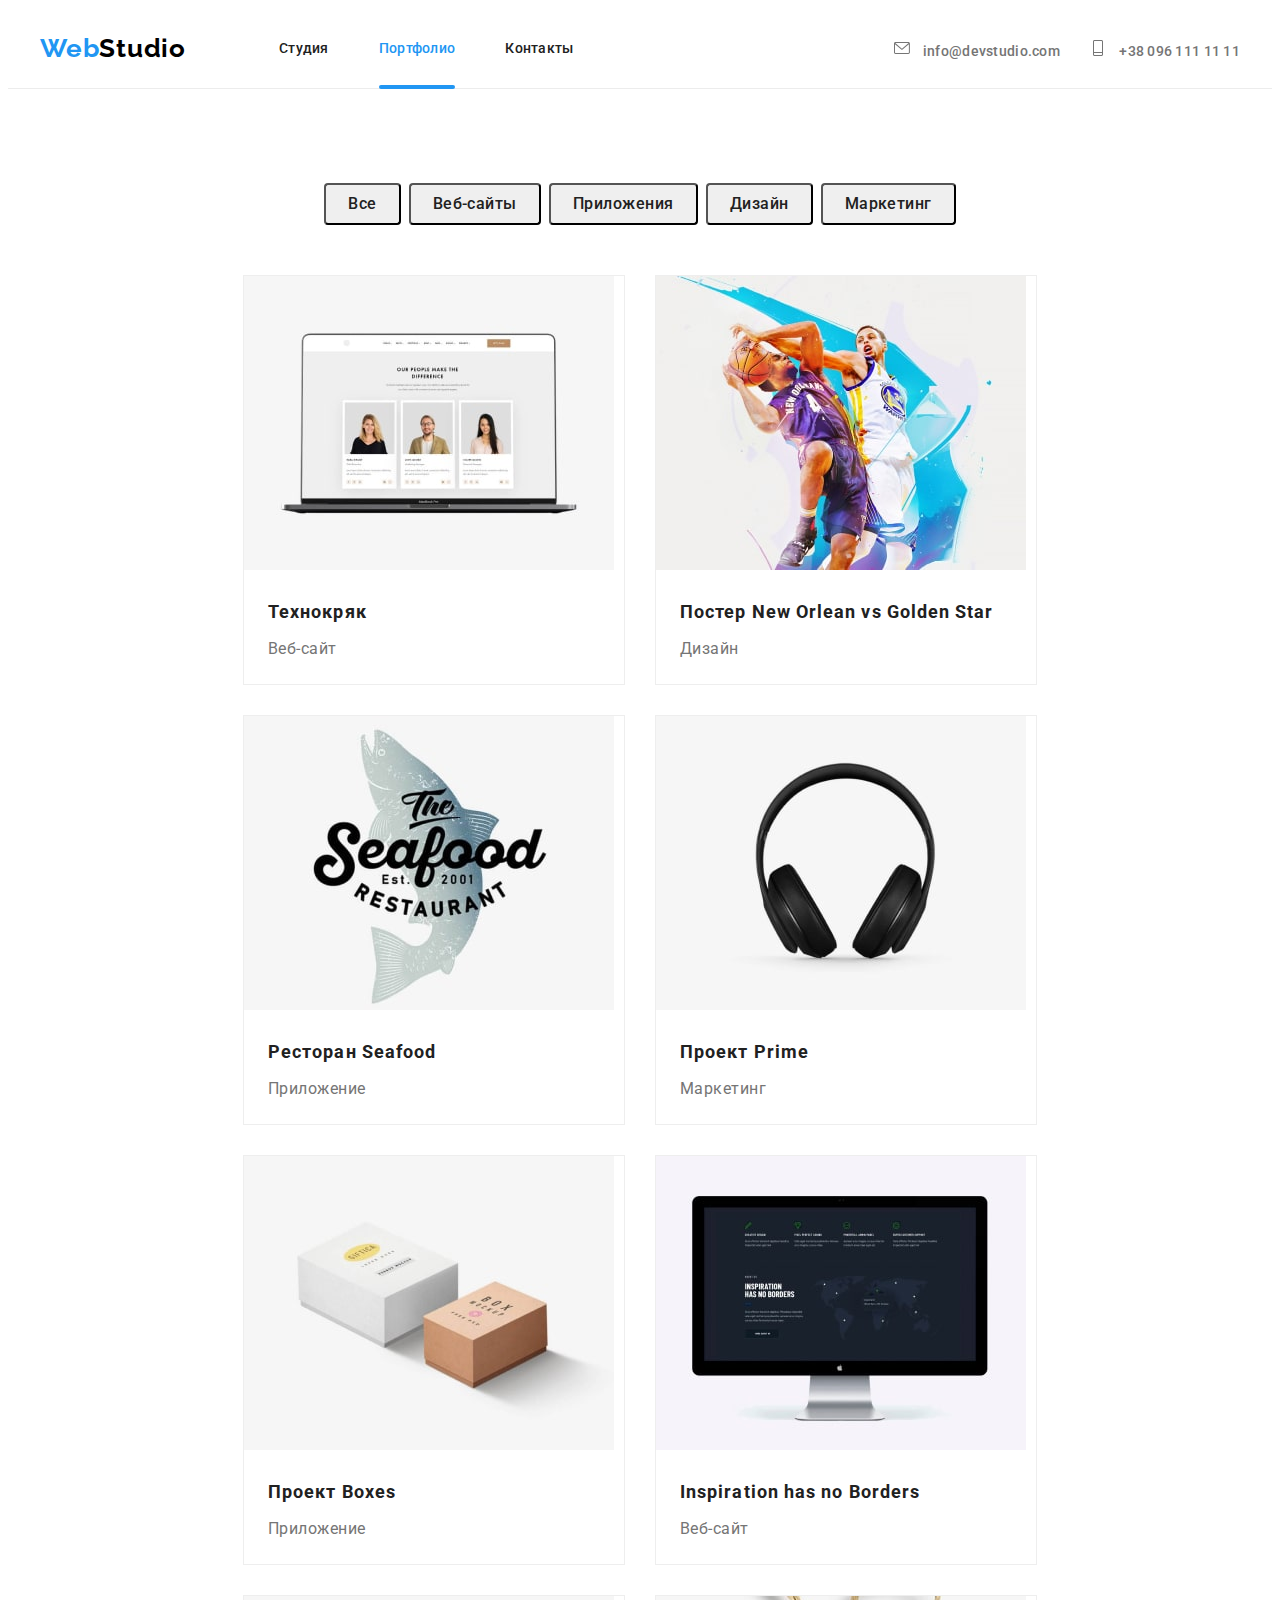
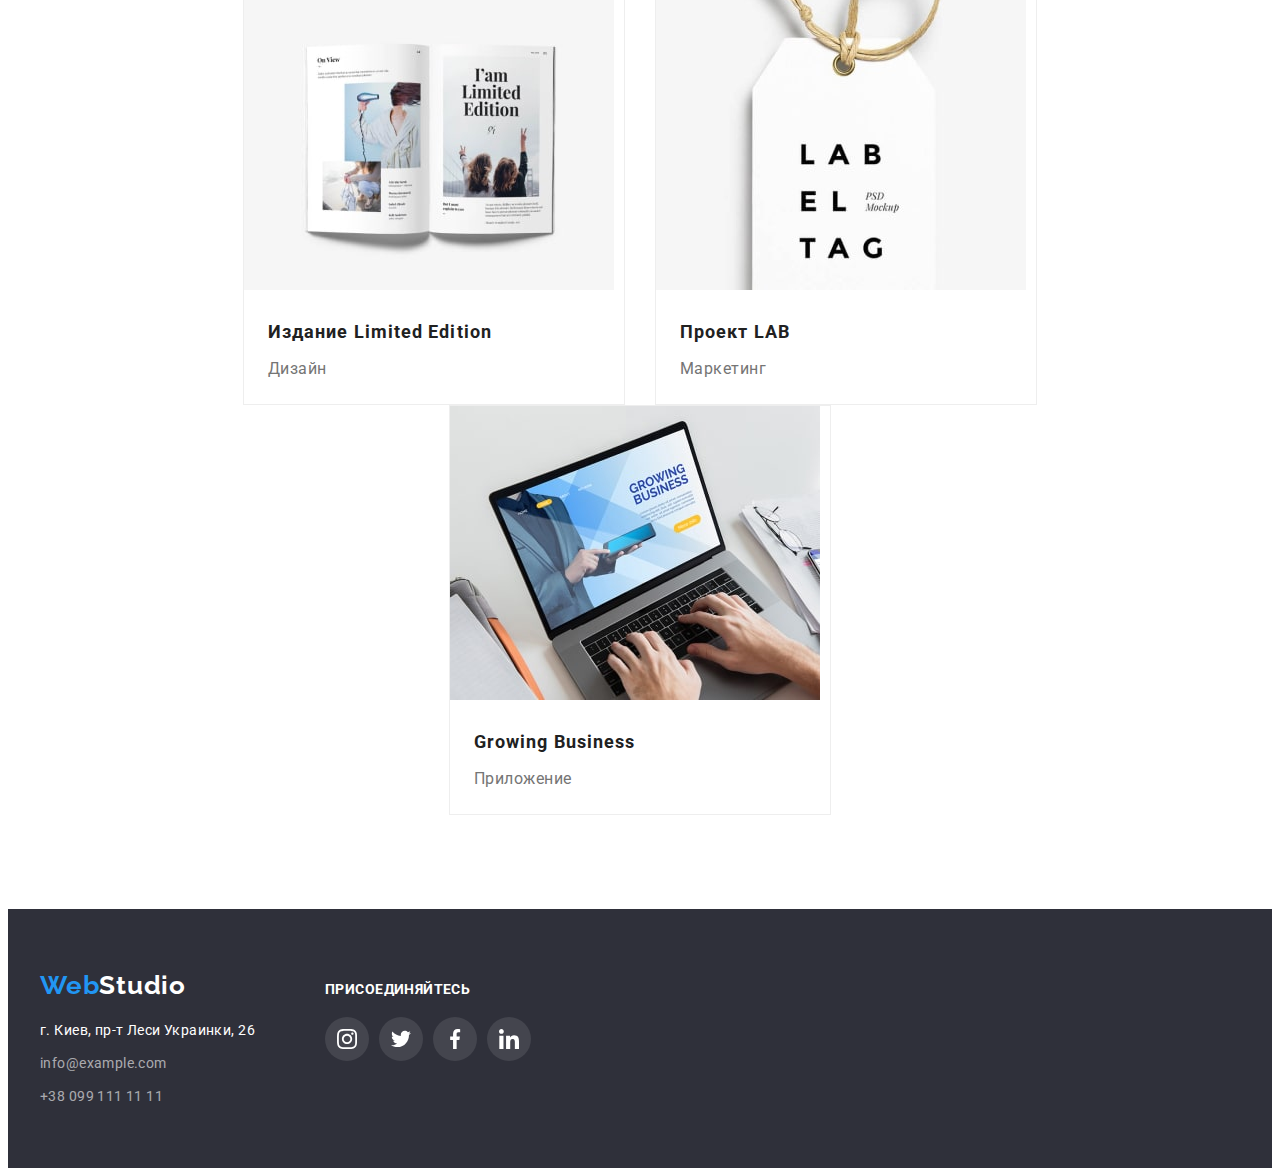
==== portfolio.html @ 2f9fe4c1 "FIRST comit" ====
<!DOCTYPE html>
<html lang="ru">
<head>
    <meta charset="UTF-8">
    <meta http-equiv="X-UA-Compatible" content="IE=edge">
    <meta name="viewport" content="width=device-width, initial-scale=1.0">
    <title>Document</title>
    <link rel="preconnect" href="https://fonts.googleapis.com">
    <link rel="preconnect" href="https://fonts.gstatic.com" crossorigin>
    <link href="https://fonts.googleapis.com/css2?family=Raleway:wght@700&family=Roboto:wght@400;500;700;900&display=swap"
        rel="stylesheet">
    <link rel="stylesheet" href="https://cdnjs.cloudflare.com/ajax/libs/modern-normalize/1.1.0/modern-normalize.min.css"
    integrity="sha512-wpPYUAdjBVSE4KJnH1VR1HeZfpl1ub8YT/NKx4PuQ5NmX2tKuGu6U/JRp5y+Y8XG2tV+wKQpNHVUX03MfMFn9Q=="
    crossorigin="anonymous" referrerpolicy="no-referrer" /> 
    <link rel="stylesheet" href="./css/slyles.css"/>
</head>
<body>
    <!--Заголовок-->
    <header class="header">
        <div class="conteiner header-conteiner">
            <nav class="navigation">
                <a class="link-logo" href=""> <span class="text-web">Web</span>Studio </a>
                <ul class="header-list">
                    <li class="header-item"><a class="header-link " href="index.html"> Студия </a> </li>
                    <li class="header-item"><a class="header-link current" href="portfolio.html"> Портфолио</a></li>
                    <li class="header-item"><a class="header-link" href=""> Контакты</a></li>
                </ul>
            </nav>
            <ul class="header-list-contact">
                <li class="header-item-contacts"><a class="header-link-contacts" href="mailto:info@devstudio.com ">
                        <svg class="icon-letter" width="16" height="16">
                            <use href="images/icons.svg#icon-envelope-1"></use>
                        </svg>
                        info@devstudio.com </a></li>
                <li class="header-item-contacts"><a class="header-link-contacts" href="tel:+380961111111"><svg
                            class="icon-smartphone" width="16" height="16">
                            <use href="images/icons.svg#icon-smartphone-1"></use>
                        </svg> +38 096 111 11 11</a>
                </li>
            </ul>
        </div>
    </header>
    <!--Главная-->
    <main>
        <!--HIRO-->
        <section class="hiro-p">
            <h1 class="visually-hidden" >портфолио</h1>
            <div class="conteiner btn-conteiner">
            <ul class="hiro-p-list">
                <li class="hiro-p-item"><button class="hiro-p-button" type="button">Все</button></li>
                <li class="hiro-p-item"><button class="hiro-p-button" type="button">Веб-сайты</button></li>
                <li class="hiro-p-item"><button class="hiro-p-button" type="button">Приложения</button></li>
                <li class="hiro-p-item"><button class="hiro-p-button" type="button">Дизайн</button></li>
                <li class="hiro-p-item"><button class="hiro-p-button" type="button">Маркетинг</button></li>
            </ul>
            </div>
            <h2 class="visually-hidden">проекты</h2>
            <div class="conteiner">
            <ul class="project-list" >
                <li class="project-items">
                    <div class="project-wrap">
                        <a href="" class="project-link">
                        <img src="./images/imgP1-min.jpg" alt="Технокряк" width="370" height="294" >
                        <p class="project-top-text">Технокряк это современная площадка распространения коронавируса. Компании используют эту платформу для цифрового
                    шпионажа и атак на защищённые сервера конкурентов.</p>
                    </div>
                    <div class="project-lines">
                        <h3 class="project-title">Технокряк</h3>
                        <p class="project-text">Веб-сайт</p>
                    </div>
                    </a>
                </li>
                <li class="project-items">
                    <div class="project-wrap">
                    <a href="" class="project-link">
                    <img src="./images/imgP2-min.jpg" alt="Постер New Orlean " width="370" height="294">
                    <p class="project-top-text">Технокряк это современная площадка распространения коронавируса. Компании используют эту платформу для цифрового
                    шпионажа и атак на защищённые сервера конкурентов.</p>
                    </div> 
                    <div class="project-lines">
                    <h3 class="project-title">Постер New Orlean vs Golden Star</h3>
                    <p class="project-text">Дизайн</p>
                    </div>
                    </a>
                </li>
                <li class="project-items">
                    <div class="project-wrap">
                    <a href="" class="project-link">
                    <img src="./images/imgP3-min.jpg" alt="Ресторан" width="370" height="294">
                    <p class="project-top-text">Технокряк это современная площадка распространения коронавируса. Компании используют эту платформу для цифрового
                    шпионажа и атак на защищённые сервера конкурентов.</p></div>
                    <div class="project-lines">
                    <h3 class="project-title">Ресторан Seafood</h3>
                    <p class="project-text">Приложение</p>
                    </div>
                    </a>
                </li>
                <li class="project-items">
                    <div class="project-wrap">
                    <a href="" class="project-link">
                    <img src="./images/imgP4-min.jpg" alt="Prime" width="370" height="294">
                    <p class="project-top-text">Технокряк это современная площадка распространения коронавируса. Компании используют эту платформу для цифрового
                    шпионажа и атак на защищённые сервера конкурентов.</p></div>
                    <div class="project-lines">
                    <h3 class="project-title">Проект Prime</h3>
                    <p class="project-text">Маркетинг</p>
                    </div>
                    </a>
                </li>
                <li class="project-items">
                    <div class="project-wrap">
                    <a href="" class="project-link">
                    <img src="./images/imgP5-min.jpg" alt="Boxes" width="370" height="294">
                    <p class="project-top-text">Технокряк это современная площадка распространения коронавируса. Компании используют эту платформу для цифрового
                    шпионажа и атак на защищённые сервера конкурентов.</p></div>
                    <div class="project-lines">
                    <h3 class="project-title">Проект Boxes</h3>
                    <p class="project-text">Приложение</p>
                    </div>
                    </a>
                </li>
                <li class="project-items">
                    <div class="project-wrap">
                    <a href="" class="project-link">
                    <img src="./images/imgP6-min.jpg" alt="У вдохновения нет границ" width="370" height="294">
                    <p class="project-top-text">Технокряк это современная площадка распространения коронавируса. Компании используют эту платформу для цифрового
                    шпионажа и атак на защищённые сервера конкурентов.</p></div>
                    <div class="project-lines">
                    <h3 class="project-title">Inspiration has no Borders</h3>
                    <p class="project-text">Веб-сайт</p>
                    </div></a>
                </li>
                <li class="project-items">
                    <div class="project-wrap">
                    <a href="" class="project-link">
                    <img src="./images/imgP7-min.jpg" alt="Limited Edition" width="370" height="294">
                    <p class="project-top-text">Технокряк это современная площадка распространения коронавируса. Компании используют эту платформу для цифрового
                    шпионажа и атак на защищённые сервера конкурентов.</p></div>
                    <div class="project-lines">
                    <h3 class="project-title">Издание Limited Edition</h3>
                    <p class="project-text">Дизайн</p>
                    </div></a>
                </li>
                <li class="project-items">
                    <div class="project-wrap">
                    <a href="" class="project-link">
                    <img src="./images/imgP8-min.jpg" alt="LAB" width="370" height="294">
                    <p class="project-top-text">Технокряк это современная площадка распространения коронавируса. Компании используют эту платформу для цифрового
                    шпионажа и атак на защищённые сервера конкурентов.</p></div>
                    <div class="project-lines">
                    <h3 class="project-title">Проект LAB</h3>
                    <p class="project-text">Маркетинг</p>
                    </div>
                    </a>
                </li>
                <li class="project-items">
                    <div class="project-wrap">
                    <a href="" class="project-link">
                    <img src="./images/imgP9-min.jpg" alt="Growing " width="370" height="294">
                    <p class="project-top-text">Технокряк это современная площадка распространения коронавируса. Компании используют эту платформу для цифрового
                    шпионажа и атак на защищённые сервера конкурентов.</p></div>
                    <div class="project-lines">
                        <h3 class="project-title">Growing Business</h3>
                        <p class="project-text">Приложение</p>
                    </div>
                    </a>
                </li> 
            </ul>
            </div>
        </section>
        
    </main>
    <!--Подвал-->
    <footer class="footer">
        <div class="conteiner footer-conteiner">
            <div>
                <a class="footer-logo-link" href=""> <span class="web-text">Web</span>Studio </a>
                <address class="footer-address">
                    <ul class="footter-list">
                        <li class="footer-item">
                            <p class="footer-text"> г. Киев, пр-т Леси Украинки, 26 </p>
                        <li class="footer-item"> <a class="footer-link-contact" href="mailto:info@example.com ">
                                info@example.com </a></li>
                        <li class="footer-item"> <a class="footer-link-contact" href="tel:+380991111111 "> +38 099 111 11
                                11</a> </li>
                    </ul>
                </address>
            </div>
            <div class="footer-social-link">
                <p class=" footer-text-last">присоединяйтесь</p>
                <ul class="footer-soc-links">
                    <li class="footer-soc-links-item">
                        <a class="footerlinks" href="">
                            <svg class="footersoc-links-icon">
                                <use href="images/icons.svg#icon-instagram-2-1"></use>
                            </svg>
                        </a>
                    </li>
                    <li class="footer-soc-links-item">
                        <a class="footerlinks" href="">
                            <svg class="footersoc-links-icon">
                                <use href="images/icons.svg#icon-twitter-1-1"></use>
                            </svg>
                        </a>
                    </li>
                    <li class="footer-soc-links-item">
                        <a class="footerlinks" href="">
                            <svg class="footersoc-links-icon">
                                <use href="images/icons.svg#icon-facebook-1-1"></use>
                            </svg>
                        </a>
                    </li>
                    <li class="footer-soc-links-item">
                        <a class="footerlinks" href="">
                            <svg class="footersoc-links-icon">
                                <use href="images/icons.svg#icon-linkedin-1-1"></use>
                            </svg>
                        </a>
                    </li>
                </ul>
            </div>
        </div>
    </footer>
</body>
</html>
---- css/slyles.css ----
:root {
  --first-title-color: #212121;
  --title-color-text: #757575;
  --link-color: #2196f3;
  --main-white-color: #ffffff;
}
body {
  font-family: Roboto;
  color: #757575;
}
p,
h1,
h2,
h3,
h4,
h5,
h6 {
  margin: 0;
}
ul {
  list-style: none;
  margin: 0;
  padding: 0;
}
a {
  text-decoration: none;
}
.conteiner {
  width: 1200px;
  padding-left: 15px;
  padding-right: 15px;
  margin: 0 auto;
  /* outline: 2px solid red; */
}
.header-conteiner {
  display: flex;
  align-items: center;
}

.footer-conteiner {
  /* align-items: center; */
  display: flex;
  align-items: baseline;
}

.visually-hidden {
  position: absolute;
  white-space: nowrap;
  width: 1px;
  height: 1px;
  overflow: hidden;
  border: 0;
  padding: 0;
  clip: rect(0 0 0 0);
  clip-path: inset(50%);
  margin: -1px;
}
/*----------------- Header-----------------------*/
.header {
  border-bottom: 1px solid #ececec;
}
.navigation {
  display: flex;
  align-items: center;
}
.text-web {
  font-family: 'Raleway', sans-serif;
  font-weight: bold;
  font-size: 26px;
  line-height: calc(31 / 26);
  letter-spacing: 0.03em;
  color: var(--link-color);
  margin: 0 auto;
}
.link-logo {
  font-family: 'Raleway', sans-serif;
  font-weight: bold;
  font-size: 26px;
  line-height: calc(31 / 26);
  letter-spacing: 0.03em;
  color: #000000;
  padding-top: 25px;
  padding-bottom: 24px;
  padding-left: 0;
  margin: 0 auto;
}
.header-list {
  display: flex;
  padding-left: 93px;

  padding-right: 100px;
  margin: 0 auto;
}
.header-item {
  font-weight: 500;
  font-size: 14px;
  line-height: 16px;
  letter-spacing: 0.02em;
}
.header-item + .header-item {
  margin-left: 50px;
}

.header-list-contact {
  display: flex;
  margin-left: auto;
}
.header-item-contacts {
  height: 16px;
  justify-content: space-between;
  padding-left: 30px;
}

.header-link {
  font-weight: 500;
  font-size: 14px;
  line-height: calc(16 / 14);
  letter-spacing: 0.02em;
  color: var(--first-title-color);
  padding-top: 32px;
  padding-bottom: 32px;
  transition: 250ms cubic-bezier(0.4, 0, 0.2, 1);
}
.header-link:hover,
.header-link:focus {
  color: var(--link-color);
}

.current {
  position: relative;
  color: var(--link-color);
}

.current::after {
  content: '';
  width: 100%;
  height: 4px;
  position: absolute;
  left: 0px;
  border-radius: 2px;
  bottom: -1px;
  background-color: var(--link-color);
}

.header-link-contacts {
  font-weight: 500;
  font-size: 14px;
  line-height: calc(16 / 14);
  letter-spacing: 0.02em;
  color: var(--title-color-text);
  padding-top: 32px;
  padding-bottom: 32px;
  transition: 550ms cubic-bezier(0.4, 0, 0.2, 1);
}

.icon-letter {
  margin-right: 10px;
  fill: var(--title-color-text);
}
.icon-letter {
  fill: currentColor;
}

.header-link-contacts:hover,
.header-link-contacts:focus {
  color: var(--link-color);
}

.icon-smartphone {
  margin-right: 10px;
  fill: currentColor;
}
/*--------------STUDIO-Hiro-----------------*/
.hiro-s {
  max-width: 1600px;
  margin-left: auto;
  margin-right: auto;
  padding-top: 200px;
  padding-bottom: 200px;
  background-image: linear-gradient(to right, rgba(47, 48, 58, 0.4), rgba(47, 48, 58, 0.4)),
    url('../images/HiroS.jpg');
}

.hiro-title-s {
  font-weight: 900;
  font-size: 44px;
  line-height: calc(60 / 44);
  text-align: center;
  letter-spacing: 0.06em;
  text-transform: uppercase;
  color: var(--main-white-color);
  margin: 0 auto;
  padding-bottom: 30px;
}

.hiro-button-s {
  font-family: Roboto;
  font-style: normal;
  font-weight: bold;
  font-size: 16px;
  line-height: calc(30 / 16);
  display: flex;
  align-items: center;
  text-align: center;
  letter-spacing: 0.06em;
  color: var(--main-white-color);
  background-color: var(--link-color);
  border: none;
  margin: 0 auto;
  padding-top: 10px;
  padding-bottom: 10px;
  padding-left: 32px;
  padding-right: 32px;
  cursor: pointer;
  box-shadow: 0px 4px 4px rgba(0, 0, 0, 0.15);
  border-radius: 4px;
}

/*-----SDUDIO---advantages-- Приемущества----*/
.advantages {
  padding-top: 94px;
}
.advantages-list {
  display: flex;
  justify-content: center;
}
.advantages-item {
  width: calc((100% - 120px) / 4);
  margin-right: 30px;
}
.advantages-item:nth-child(4n) {
  margin-right: 0px;
}
.advantages-icon {
  display: flex;
  justify-content: center;
  align-items: center;
  background-color: #f5f4fa;
  height: 120px;
  /* outline: 2px solid red; */
}
.antena-icon {
  width: 70px;
  height: 70px;
  /* outline: 2px solid red; */
}
.advantages-title {
  font-weight: bold;
  font-size: 14px;
  line-height: calc(16 / 14);
  letter-spacing: 0.03em;
  text-transform: uppercase;
  color: #212121;
  padding-top: 30px;
}
.advantages-text {
  font-weight: normal;
  font-size: 14px;
  line-height: calc(24 / 14);
  letter-spacing: 0.03em;
  color: var(--title-color-text);
  padding-top: 10px;
}

/*------- SDUDIO---DO-----*/
.do {
  padding-top: 94px;
  padding-bottom: 94px;
}
.do-title {
  font-weight: bold;
  font-size: 36px;
  line-height: calc(42 / 36);
  text-align: center;
  letter-spacing: 0.03em;
  color: #212121;
  margin-bottom: 50px;
}
.do-list {
  display: flex;
  justify-content: center;
  margin-right: -30px;
}
.do-item {
  width: calc((100% - 90px) / 3);
  margin-right: 30px;
}
.do-item:nth-child(3n) {
}
.thumb-do {
  position: relative;
  margin: 0px;
  /* overflow: hidden; */
  box-shadow: 0px 2px 1px -1px rgba(0, 0, 0, 0.2), 0px 1px 1px 0px rgba(0, 0, 0, 0.14),
    0px 1px 3px 0px rgba(0, 0, 0, 0.12);
}
.thumb-do > .label {
  position: absolute;
  width: 100%;
  bottom: 0;
  margin: 0;
  padding: 27px 82px;
  font-family: Roboto;
  font-style: normal;
  font-weight: bold;
  font-size: 14px;
  line-height: calc(16 / 14);
  text-align: center;
  letter-spacing: 0.03em;
  text-transform: uppercase;
  color: #ffffff;
  background: rgba(47, 48, 58, 0.8);
}

.do-image {
  display: block;
  max-width: 100%;
  height: auto;
}

.label {
  /* font-family: Roboto;
  font-style: normal; */
  font-weight: bold;
  font-size: 14px;
  line-height: 16px;
  text-align: center;
  letter-spacing: 0.03em;
  text-transform: uppercase;
  color: #ffffff;
}

/*--------  SDUDIO-----TEAM-----*/
.team {
  padding-top: 94px;
  padding-bottom: 94px;
  background: #f5f4fa;
}
.team-title {
  font-weight: bold;
  font-size: 36px;
  line-height: calc(42 / 36);
  text-align: center;
  letter-spacing: 0.03em;
  color: #212121;
  margin-bottom: 50px;
}
.team-list {
  display: flex;
  justify-content: center;
  margin-right: -30px;
}
.team-item {
  width: calc((100% - 120px) / 4);
  margin-right: 30px;
  background-color: var(--main-white-color);
  box-shadow: 0px 4px 4px 0px #00000040;
}

.team-item:nth-child(4n) {
}
.team-lines {
  padding-top: 30px;
  padding-bottom: 30px;
  background-color: var(--main-white-color);
}
.team-name {
  font-weight: 500;
  font-size: 16px;
  line-height: calc(19 / 16);
  text-align: center;
  letter-spacing: 0.03em;
  color: #212121;
  padding-bottom: 10px;
}
.team-profi {
  font-weight: normal;
  font-size: 16px;
  line-height: calc(19 / 16);
  text-align: center;
  letter-spacing: 0.03em;
  color: var(--title-color-text);
  padding-bottom: 16px;
}

.social-links {
  display: flex;
  justify-content: space-between;
  /* margin-right: -10px; */
  align-items: center;
  /* outline: 2px solid red; */
  width: 206px;
  height: 44px;
  margin-left: 32px;
  margin-right: 32px;
}

.social-links-item {
  display: flex;
  justify-content: center;
}

.links {
  display: flex;
  justify-content: center;
  align-items: center;
  border-radius: 50%;
  width: 44px;
  height: 44px;
  cursor: pointer;
  fill: #afb1b8;
  /* transition: background-color var(--link-color); */
  transition: 250ms cubic-bezier(0.4, 0, 0.2, 1);
}
.social-links-icon {
  width: 20px;
  height: 20px;
  /* fill: currentColor; */
  /* fill: #afb1b8; */
}
.links:hover,
.links:focus {
  background-color: var(--link-color);
  fill: var(--main-white-color);
}

.links:hover .social-links-icon:hover,
.links:focus .social-links-icon:focus {
  /* fill: var(--main-white-color); */
}
/*---------Постоянные Клиенты ------- Partners-----*/

.partners {
  padding-top: 94px;
  padding-bottom: 94px;
}
.partners-title {
  font-weight: bold;
  font-size: 36px;
  line-height: calc(42 / 36);
  text-align: center;
  letter-spacing: 0.03em;
  color: #212121;
  margin-bottom: 50px;
}
.partners-list {
  display: flex;
  justify-content: center;
  margin-right: -30px;
}
.partners-item {
  width: calc((100% - 180px) / 6);
  margin-right: 30px;
}

.partners-link {
  cursor: pointer;
  display: flex;
  justify-content: center;
  align-items: center;
  height: 92px;
  width: 170px;
  border: 1px solid #afb1b8;
  border-radius: 4px;
  cursor: pointer;
  fill: #afb1b8;
  transition: 250ms cubic-bezier(0.4, 0, 0.2, 1);
}

.logotip-icon {
  width: 160px;
  height: 60px;
}
.partners-link:hover,
.partners-link:focus {
  fill: var(--link-color);
  border: 1px solid var(--link-color);
}

/*----------------portfolio hiro---------------*/
.hiro-p {
  padding-top: 94px;
  padding-bottom: 94px;
}
.btn-conteiner {
  margin-bottom: 50px;
}
.hiro-p-list {
  display: flex;
  justify-content: center;
}
.hiro-p-item {
  display: inline-block;
  margin-right: 8px;
}
.hiro-p-item:nth-child(5n) {
  margin: 0px;
}
.hiro-p-button {
  font-family: Roboto;
  font-style: normal;
  font-weight: 500;
  font-size: 16px;
  line-height: calc(26 / 16);
  text-align: center;
  letter-spacing: 0.03em;
  color: var(--first-title-color);
  cursor: pointer;
  display: inline-block;
  border-radius: 4px;
  margin: 0 auto;
  padding-left: 22px;
  padding-right: 22px;
  padding-top: 6px;
  padding-bottom: 6px;
  transition: 250ms cubic-bezier(0.4, 0, 0.2, 1);
}
.hiro-p-button:hover,
.hiro-p-button:focus {
  color: var(--main-white-color);
  background-color: var(--link-color);
  box-shadow: 0px 4px 4px 0px #00000040;
}

/*---------------portfolio----проекты--------------------*/
.project-list {
  display: flex;
  flex-wrap: wrap;
  margin-right: -30px;
  justify-content: center;
}
.project-items {
  width: 370px;
  width: calc((100% - 90px) / 3);
  margin-right: 30px;
  margin-bottom: 30px;
  border: 1px solid #eeeeee;
  transition: 250ms cubic-bezier(0.4, 0, 0.2, 1);
  position: relative;
}
.project-items:hover .project-top-text {
  transform: translateY(0);
}
.project-wrap {
  position: relative;
  overflow: hidden;
}
.project-top-text {
  position: absolute;
  top: 0;
  left: 0;
  font-size: 18px;
  line-height: calc(28 / 18);
  letter-spacing: 0.03em;
  font-weight: 370px;
  color: #ffffff;
  background-color: rgba(33, 150, 243, 0.9);
  height: 100%;
  padding: 63px 24px;
  transform: translateY(100%);
  transition: 750ms cubic-bezier(0.4, 0, 0.2, 1);
}
.project-items:nth-child(3n) {
}
.project-items:nth-last-child(-n + 3) {
  margin-bottom: 0px;
}
.project-items:focus,
.project-items:hover {
  box-shadow: 0px 4px 4px 0px #00000040;
}

.project-link {
  cursor: pointer;
}

.project-lines {
  padding-top: 20px;
  padding-bottom: 20px;
  padding-left: 24px;
  padding-right: 24px;
  /* outline: 2px solid red; */
}
.project-title {
  font-weight: bold;
  font-size: 18px;
  line-height: calc(36 / 18);
  letter-spacing: 0.06em;
  color: var(--first-title-color);
  padding-bottom: 4px;
}
.project-text {
  font-weight: normal;
  font-size: 16px;
  line-height: calc(30 / 16);
  letter-spacing: 0.03em;
  color: var(--title-color-text);
}

/*-----------------Footer---------------*/
.footer {
  display: flex;
  align-items: baseline;
  background-color: #2f303a;
  margin: 0 auto;
  padding-top: 60px;
  padding-bottom: 60px;
}
.foofer-first-div {
  flex-grow: 1;
}
.footer-logo-link {
  font-family: 'Raleway', sans-serif;
  font-weight: bold;
  font-size: 26px;
  line-height: calc(31 / 26);
  letter-spacing: 0.03em;
  color: var(--main-white-color);
  display: inline-block;
}
.web-text {
  color: var(--link-color);
}
.footer-address {
  padding-top: 17px;
}
.footer-item + .footer-item {
  margin-top: 9px;
}

.footer-text {
  font-family: Roboto;
  font-style: normal;
  font-weight: normal;
  font-size: 14px;
  line-height: calc(24 / 14);
  letter-spacing: 0.03em;
  color: var(--main-white-color);
}
.footer-link-contact {
  font-family: Roboto;
  font-style: normal;
  font-weight: normal;
  font-size: 14px;
  line-height: calc(24 / 14);
  letter-spacing: 0.03em;
  color: rgba(255, 255, 255, 0.6);
  /* transition: color 350ms linear; */
  transition: 250ms cubic-bezier(0.4, 0, 0.2, 1);
}
.footer-link-contact:hover,
.footer-link-contact:focus {
  color: var(--link-color);
}
.footer-social-link {
  padding-top: 12px;
  margin-left: 70px;
}
.footer-text-last {
  font-family: Roboto;
  font-style: normal;
  font-weight: bold;
  font-size: 14px;
  line-height: calc(16 / 14);
  letter-spacing: 0.03em;
  text-transform: uppercase;
  color: var(--main-white-color);
}
.footer-soc-links {
  padding-top: 20px;
  display: flex;
  justify-content: space-between;
  align-items: center;
  /* outline: 2px solid red; */
  width: 206px;
  height: 44px;
}

.footer-soc-links-item {
}

.footerlinks {
  display: flex;
  justify-content: center;
  align-items: center;
  border-radius: 50%;
  width: 44px;
  height: 44px;
  cursor: pointer;
  fill: var(--main-white-color);
  background-color: rgba(255, 255, 255, 0.1);
  transition: 250ms cubic-bezier(0.4, 0, 0.2, 1);
}

.footerlinks:focus,
.footerlinks:hover {
  background-color: var(--link-color);
  color: var(--main-white-color);
}
.footersoc-links-icon {
  width: 20px;
  height: 20px;
  fill: var(--main-white-color);
}
.footer-form-cont {
  margin-left: 94px;
}
.footer-form-text {
  font-family: Roboto;
  font-style: normal;
  font-weight: bold;
  font-size: 14px;
  line-height: calc(16 / 14);
  letter-spacing: 0.03em;
  text-transform: uppercase;
  color: #ffffff;
}
.footer-form-send {
  display: flex;
  justify-content: center;
  margin-top: 20px;
}
.footer-input {
  width: 358px;
  height: 50px;
  border: 1px solid rgba(255, 255, 255, 0.3);
  box-sizing: border-box;
  filter: drop-shadow(0px 4px 4px rgba(0, 0, 0, 0.15));
  border-radius: 4px;
  padding-left: 16px;
  color: #ffffff99;
  background-color: transparent;
}
.footer-button {
  width: 200px;
  height: 50px;
  color: var(--main-white-color);
  font-family: Roboto;
  font-style: normal;
  font-weight: bold;
  font-size: 16px;
  line-height: calc(30 / 16);
  display: flex;
  align-items: center;
  text-align: center;
  letter-spacing: 0.06em;
  background-color: var(--link-color);
  box-shadow: 0px 4px 4px rgba(0, 0, 0, 0.15);
  border-radius: 4px;
  margin-left: 12px;
  padding: 10px 28px 10px 29px;
  cursor: pointer;
  border: none;
}
.footersoc-send-icon {
  margin-left: 10px;
  width: 24px;
  height: 24px;
  fill: var(--main-white-color);
}

/*-------------MODAL------------*/
.backdrop {
  position: fixed;
  opacity: 1;
  z-index: 1;
  top: 0;
  left: 0;
  width: 100%;
  height: 100%;
  background: rgba(0, 0, 0, 0.1);
  transition: opacity 250ms cubic-bezier(0.4, 0, 0.2, 1);
}
.backdrop.is-hidden {
  opacity: 0;
  pointer-events: none;
}

.modal {
  z-index: 2;
  position: absolute;
  top: 50%;
  left: 50%;
  transform: translate(-50%, -50%);
  width: 528px;
  height: 581px;
  border-radius: 4px;
  background: var(--main-white-color);
}
.close-modal {
  display: block;
  margin-left: auto;
  margin-right: 8px;
  margin-top: 8px;
  background-color: var(--main-white-color);
  border: 1px solid rgba(0, 0, 0, 0.1);
  width: 30px;
  height: 30px;
  border-radius: 50%;
  padding: 0;
  cursor: pointer;
  transition: 250ms cubic-bezier(0.4, 0, 0.2, 1);
}
.close-modal:hover,
.close-modal:focus {
  background-color: var(--main-white-color);
  fill: var(--link-color);
}
.icon-modal {
  margin-top: 6px;
}

.modal-title {
  font-family: Roboto;
  font-style: normal;
  font-weight: bold;
  font-size: 20px;
  line-height: calc(23 / 20);
  text-align: center;
  letter-spacing: 0.03em;
  color: #212121;
  margin-bottom: 12px;
  /* padding-top: 32px; */
}
.form-fild {
  margin-bottom: 10px;
  margin-left: 41px;
  margin-right: 39px;
}

.modal-label {
  font-family: Roboto;
  font-style: normal;
  font-weight: normal;
  font-size: 12px;
  line-height: calc(14 / 12);
  letter-spacing: 0.01em;
  color: #757575;
  display: block;
  margin-bottom: 4px;
  outline: none;
}
.modal-input-wrap {
  cursor: pointer;
  position: relative;
  transition: 250ms cubic-bezier(0.4, 0, 0.2, 1);
}
.modal-input-wrap:hover,
.modal-input-wrap:focus {
  fill: var(--link-color);
}
.modal-input {
  width: 100%;
  border: 1px solid rgba(33, 33, 33, 0.2);
  box-sizing: border-box;
  border-radius: 4px;
  height: 40px;
  padding-left: 42px;
  cursor: pointer;
  transition: 250ms cubic-bezier(0.4, 0, 0.2, 1);
}
.modal-input:hover + .modal-icon,
.modal-input:focus + .modal-icon {
  fill: #2196f3;
}
.modal-input:hover,
.modal-input:focus {
  fill: #2196f3;
  border: 1px solid var(--link-color);
}

.modal-icon {
  position: absolute;
  left: 12px;
  top: 50%;

  transform: translateY(-50%);
}

.contract-form {
  margin-left: 54px;
}

.modal-check-text {
  display: flex;
  align-items: center;
  font-family: Roboto;
  font-style: normal;
  font-weight: normal;
  font-size: 14px;
  line-height: calc(24 / 14);
  letter-spacing: 0.03em;
  color: #757575;
}
.modal-check-text::before {
  content: '';
  width: 16px;
  height: 15px;
  border: 2px solid var(--first-title-color);
  border-radius: 2px;
  display: block;

  margin-right: 7px;
}

.modal-check:checked + .modal-check-text::before {
  background-image: url(../images/icon-check.svg);
  border: none;
}

.contract-link {
  text-decoration: underline;
  color: #2196f3;
  margin-left: 5px;
}
.contract-link:hover,
.contract-link:focus {
  color: var(--link-color);
}

.modal-text {
  width: 448px;
  height: 120px;
  border: 1px solid rgba(33, 33, 33, 0.2);
  box-sizing: border-box;
  border-radius: 4px;
  padding: 12px 16px;
  resize: none;
  outline: none;
  cursor: pointer;

  transition: 250ms cubic-bezier(0.4, 0, 0.2, 1);
}
.modal-text:hover,
.modal-text:focus {
  border: 1px solid #2196f3;
}

.submit-but {
  font-family: Roboto;
  font-style: normal;
  font-weight: bold;
  font-size: 16px;
  line-height: calc(30 / 16);
  display: flex;
  align-items: center;
  text-align: center;
  /* display: inline-block; */
  letter-spacing: 0.06em;
  color: #ffffff;
  border-radius: 4px;
  cursor: pointer;
  padding-left: 56px;
  padding-right: 55px;
  padding-top: 10px;
  padding-bottom: 10px;
  margin-top: 30px;
  margin-left: 165px;
  margin-bottom: 40px;
  background: #188ce8;
  border: none;
  transition: 250ms cubic-bezier(0.4, 0, 0.2, 1);
}

.submit-but:hover,
.submit-but:focus {
  background: #188ce8;
  box-shadow: 0px 4px 4px rgba(0, 0, 0, 0.15);
}
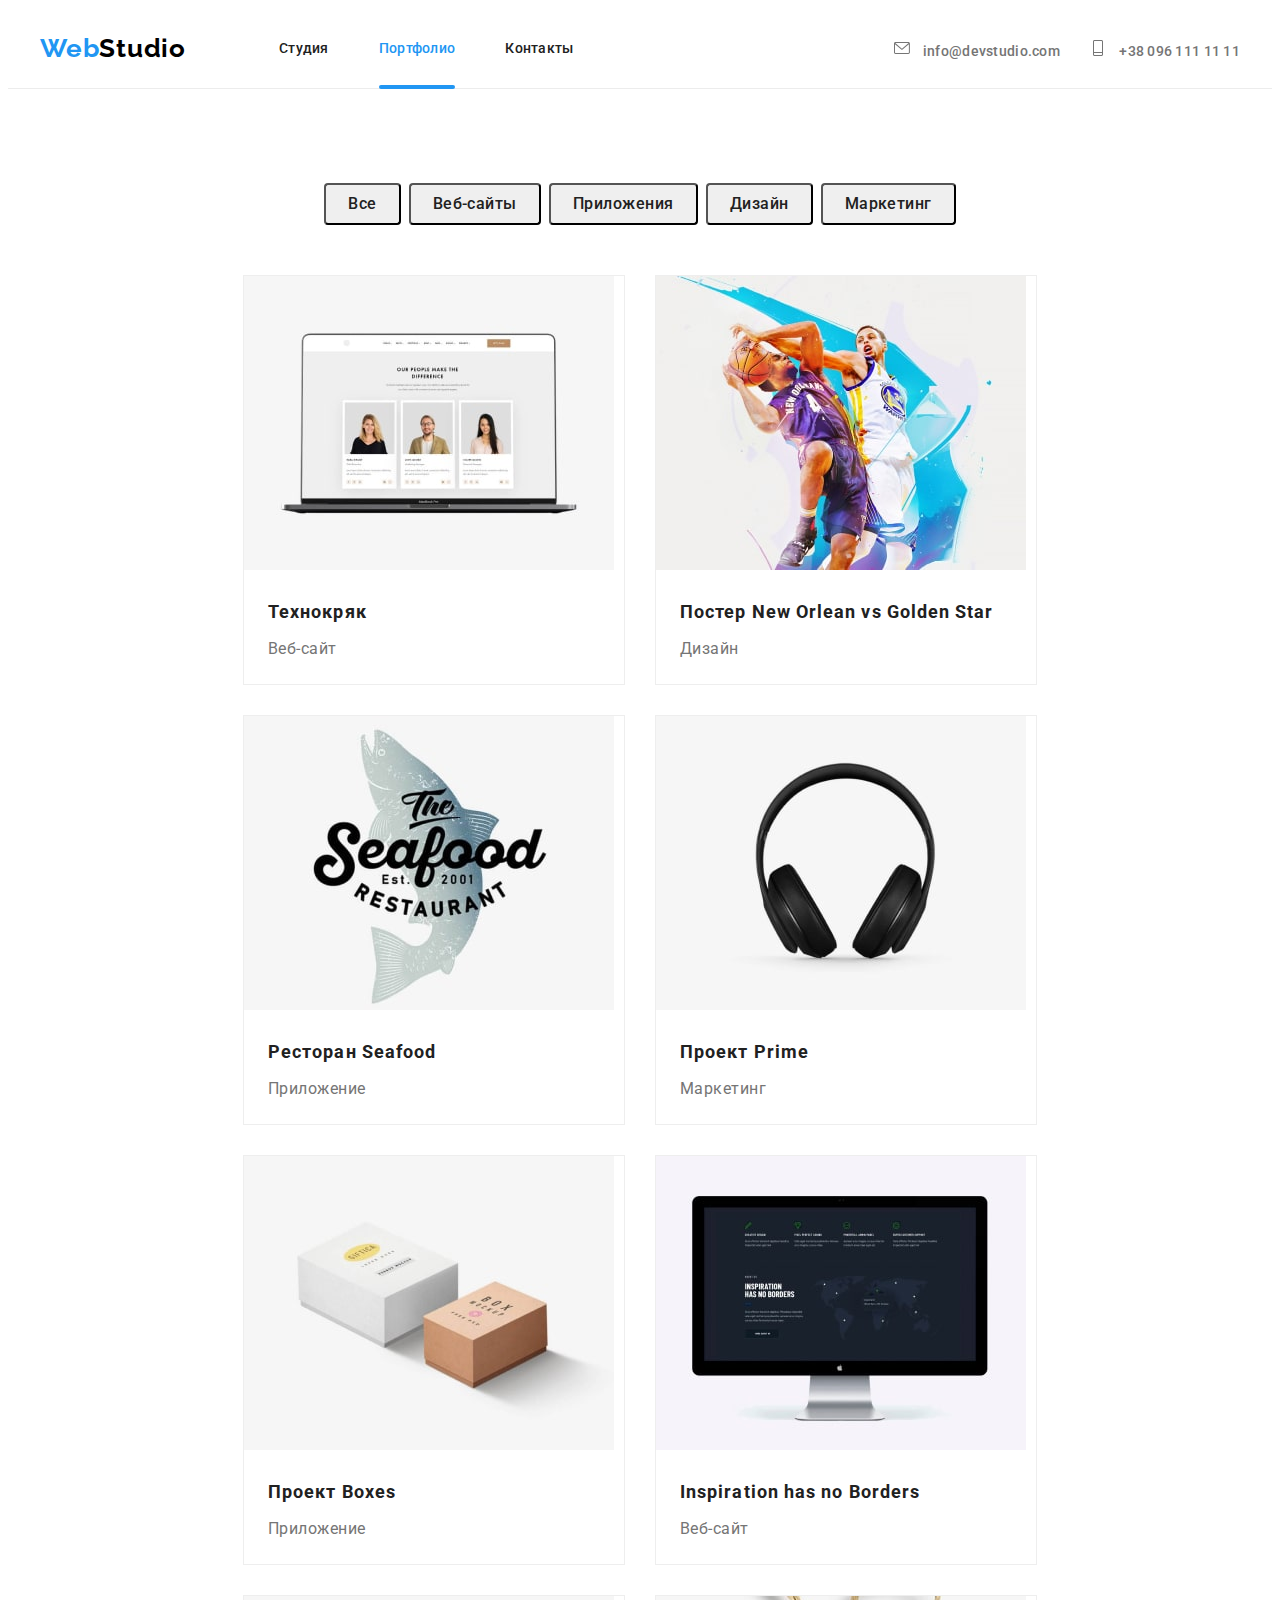
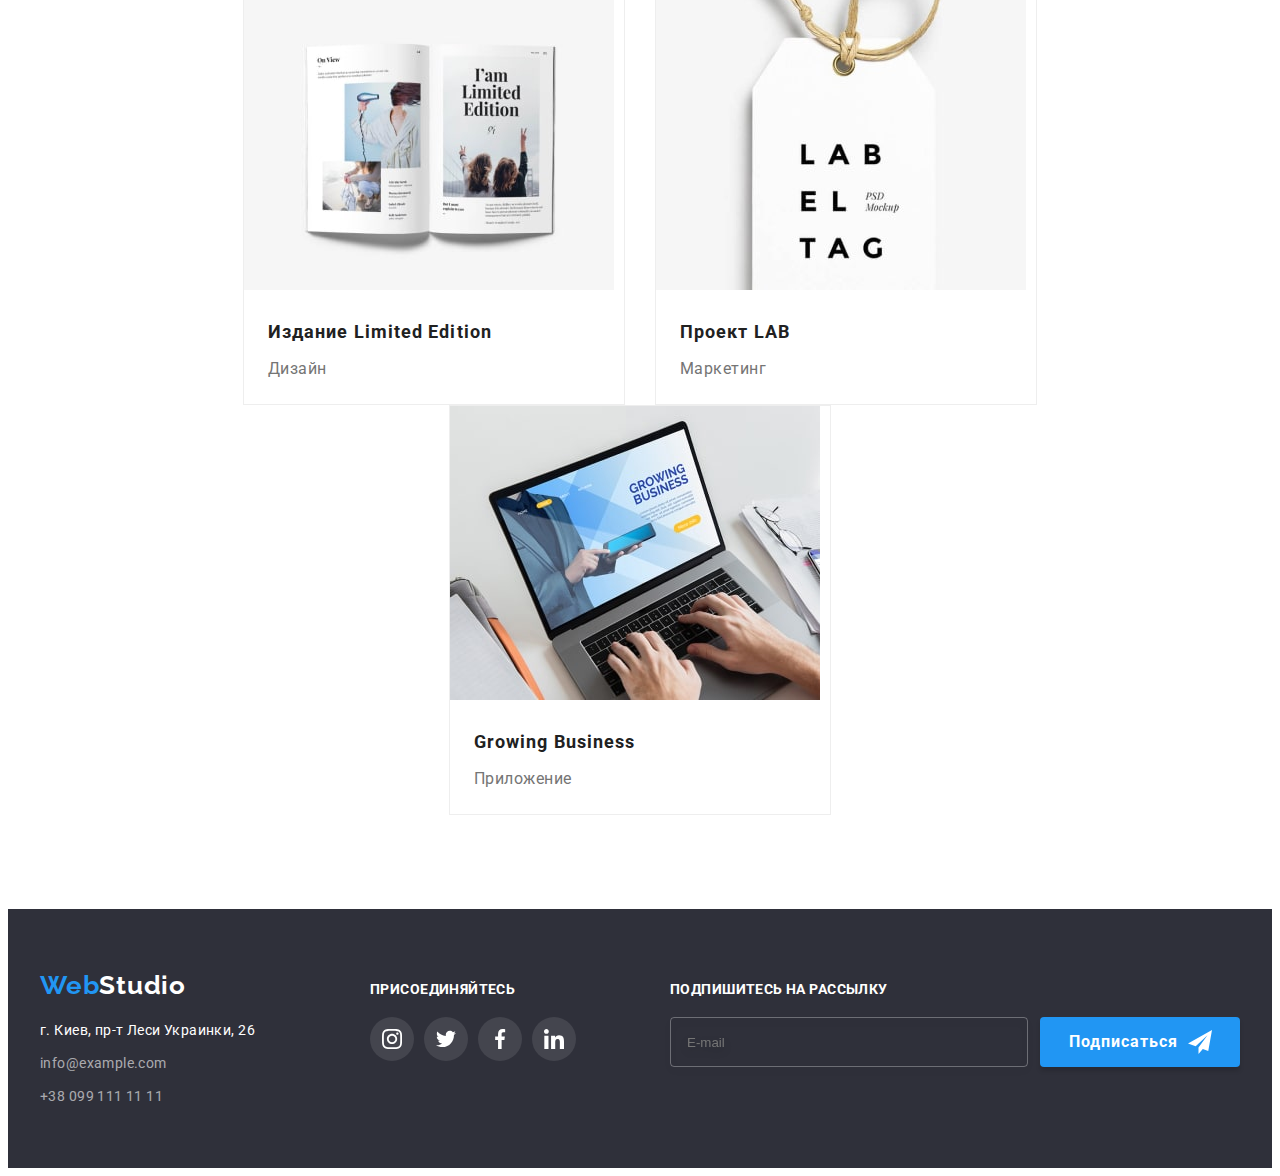
==== commit c919afca: "delite style css" ====
--- a/portfolio.html
+++ b/portfolio.html
@@ -12,7 +12,8 @@
     <link rel="stylesheet" href="https://cdnjs.cloudflare.com/ajax/libs/modern-normalize/1.1.0/modern-normalize.min.css"
     integrity="sha512-wpPYUAdjBVSE4KJnH1VR1HeZfpl1ub8YT/NKx4PuQ5NmX2tKuGu6U/JRp5y+Y8XG2tV+wKQpNHVUX03MfMFn9Q=="
     crossorigin="anonymous" referrerpolicy="no-referrer" /> 
-    <link rel="stylesheet" href="./css/slyles.css"/>
+    
+    <link rel="stylesheet" href="./css/main.css" />
 </head>
 <body>
     <!--Заголовок-->
@@ -173,7 +174,7 @@
     <!--Подвал-->
     <footer class="footer">
         <div class="conteiner footer-conteiner">
-            <div>
+            <div class="foofer-first-div">
                 <a class="footer-logo-link" href=""> <span class="web-text">Web</span>Studio </a>
                 <address class="footer-address">
                     <ul class="footter-list">
@@ -219,6 +220,17 @@
                     </li>
                 </ul>
             </div>
+            <div class="footer-form-cont">
+                <p class="footer-form-text">Подпишитесь на рассылку</p>
+                <div class="footer-form-send">
+                    <input type="email" class="footer-input" name="user-mail" id="user-mail" placeholder="E-mail" />
+                    <button class="footer-button">Подписаться
+                        <svg class="footersoc-send-icon">
+                            <use href="images/icons.svg#icon-icon-send-1"></use>
+                        </svg>
+                    </button>
+                </div>
+            </div>
         </div>
     </footer>
 </body>
--- a/css/main.css
+++ b/css/main.css
@@ -0,0 +1,1165 @@
+:root {
+  --first-title-color: #212121;
+  --title-color-text: #757575;
+  --link-color: #2196f3;
+  --main-white-color: #ffffff;
+}
+
+p,
+h1,
+h2,
+h3,
+h4,
+h5,
+h6 {
+  margin: 0;
+}
+
+ul {
+  list-style: none;
+  margin: 0;
+  padding: 0;
+}
+
+a {
+  text-decoration: none;
+}
+
+body {
+  font-family: Roboto;
+  color: #757575;
+}
+
+.conteiner {
+  width: 1200px;
+  padding-left: 15px;
+  padding-right: 15px;
+  margin: 0 auto;
+  /* outline: 2px solid red; */
+}
+
+.header-conteiner {
+  display: -webkit-box;
+  display: -ms-flexbox;
+  display: flex;
+  -webkit-box-align: center;
+      -ms-flex-align: center;
+          align-items: center;
+}
+
+.footer-conteiner {
+  /* align-items: center; */
+  display: -webkit-box;
+  display: -ms-flexbox;
+  display: flex;
+  -webkit-box-align: baseline;
+      -ms-flex-align: baseline;
+          align-items: baseline;
+}
+
+.visually-hidden {
+  position: absolute;
+  white-space: nowrap;
+  width: 1px;
+  height: 1px;
+  overflow: hidden;
+  border: 0;
+  padding: 0;
+  clip: rect(0 0 0 0);
+  -webkit-clip-path: inset(50%);
+          clip-path: inset(50%);
+  margin: -1px;
+}
+
+.header {
+  border-bottom: 1px solid #ececec;
+}
+
+.navigation {
+  display: -webkit-box;
+  display: -ms-flexbox;
+  display: flex;
+  -webkit-box-align: center;
+      -ms-flex-align: center;
+          align-items: center;
+}
+
+.text-web {
+  font-family: 'Raleway', sans-serif;
+  font-weight: bold;
+  font-size: 26px;
+  line-height: calc(31 / 26);
+  letter-spacing: 0.03em;
+  color: var(--link-color);
+  margin: 0 auto;
+}
+
+.link-logo {
+  font-family: 'Raleway', sans-serif;
+  font-weight: bold;
+  font-size: 26px;
+  line-height: calc(31 / 26);
+  letter-spacing: 0.03em;
+  color: #000000;
+  padding-top: 25px;
+  padding-bottom: 24px;
+  padding-left: 0;
+  margin: 0 auto;
+}
+
+.header-list {
+  display: -webkit-box;
+  display: -ms-flexbox;
+  display: flex;
+  padding-left: 93px;
+  padding-right: 100px;
+  margin: 0 auto;
+}
+
+.header-item {
+  font-weight: 500;
+  font-size: 14px;
+  line-height: 16px;
+  letter-spacing: 0.02em;
+}
+
+.header-item + .header-item {
+  margin-left: 50px;
+}
+
+.header-list-contact {
+  display: -webkit-box;
+  display: -ms-flexbox;
+  display: flex;
+  margin-left: auto;
+}
+
+.header-item-contacts {
+  height: 16px;
+  -webkit-box-pack: justify;
+      -ms-flex-pack: justify;
+          justify-content: space-between;
+  padding-left: 30px;
+}
+
+.header-link {
+  font-weight: 500;
+  font-size: 14px;
+  line-height: calc(16 / 14);
+  letter-spacing: 0.02em;
+  color: var(--first-title-color);
+  padding-top: 32px;
+  padding-bottom: 32px;
+  -webkit-transition: 250ms cubic-bezier(0.4, 0, 0.2, 1);
+  transition: 250ms cubic-bezier(0.4, 0, 0.2, 1);
+}
+
+.header-link:hover,
+.header-link:focus {
+  color: var(--link-color);
+}
+
+.current {
+  position: relative;
+  color: var(--link-color);
+}
+
+.current::after {
+  content: '';
+  width: 100%;
+  height: 4px;
+  position: absolute;
+  left: 0px;
+  border-radius: 2px;
+  bottom: -1px;
+  background-color: var(--link-color);
+}
+
+.header-link-contacts {
+  font-weight: 500;
+  font-size: 14px;
+  line-height: calc(16 / 14);
+  letter-spacing: 0.02em;
+  color: var(--title-color-text);
+  padding-top: 32px;
+  padding-bottom: 32px;
+  -webkit-transition: 550ms cubic-bezier(0.4, 0, 0.2, 1);
+  transition: 550ms cubic-bezier(0.4, 0, 0.2, 1);
+}
+
+.icon-letter {
+  margin-right: 10px;
+  fill: var(--title-color-text);
+}
+
+.icon-letter {
+  fill: currentColor;
+}
+
+.header-link-contacts:hover,
+.header-link-contacts:focus {
+  color: var(--link-color);
+}
+
+.icon-smartphone {
+  margin-right: 10px;
+  fill: currentColor;
+}
+
+.hiro-s {
+  max-width: 1600px;
+  margin-left: auto;
+  margin-right: auto;
+  padding-top: 200px;
+  padding-bottom: 200px;
+  background-image: -webkit-gradient(linear, left top, right top, from(rgba(47, 48, 58, 0.4)), to(rgba(47, 48, 58, 0.4))), url("../images/HiroS.jpg");
+  background-image: linear-gradient(to right, rgba(47, 48, 58, 0.4), rgba(47, 48, 58, 0.4)), url("../images/HiroS.jpg");
+}
+
+.hiro-title-s {
+  font-weight: 900;
+  font-size: 44px;
+  line-height: calc(60 / 44);
+  text-align: center;
+  letter-spacing: 0.06em;
+  text-transform: uppercase;
+  color: var(--main-white-color);
+  margin: 0 auto;
+  padding-bottom: 30px;
+}
+
+.hiro-button-s {
+  font-family: Roboto;
+  font-style: normal;
+  font-weight: bold;
+  font-size: 16px;
+  line-height: calc(30 / 16);
+  display: -webkit-box;
+  display: -ms-flexbox;
+  display: flex;
+  -webkit-box-align: center;
+      -ms-flex-align: center;
+          align-items: center;
+  text-align: center;
+  letter-spacing: 0.06em;
+  color: var(--main-white-color);
+  background-color: var(--link-color);
+  border: none;
+  margin: 0 auto;
+  padding-top: 10px;
+  padding-bottom: 10px;
+  padding-left: 32px;
+  padding-right: 32px;
+  cursor: pointer;
+  -webkit-box-shadow: 0px 4px 4px rgba(0, 0, 0, 0.15);
+          box-shadow: 0px 4px 4px rgba(0, 0, 0, 0.15);
+  border-radius: 4px;
+}
+
+.advantages {
+  padding-top: 94px;
+}
+
+.advantages-list {
+  display: -webkit-box;
+  display: -ms-flexbox;
+  display: flex;
+  -webkit-box-pack: center;
+      -ms-flex-pack: center;
+          justify-content: center;
+}
+
+.advantages-item {
+  width: calc((100% - 120px) / 4);
+  margin-right: 30px;
+}
+
+.advantages-item:nth-child(4n) {
+  margin-right: 0px;
+}
+
+.advantages-icon {
+  display: -webkit-box;
+  display: -ms-flexbox;
+  display: flex;
+  -webkit-box-pack: center;
+      -ms-flex-pack: center;
+          justify-content: center;
+  -webkit-box-align: center;
+      -ms-flex-align: center;
+          align-items: center;
+  background-color: #f5f4fa;
+  height: 120px;
+  /* outline: 2px solid red; */
+}
+
+.antena-icon {
+  width: 70px;
+  height: 70px;
+  /* outline: 2px solid red; */
+}
+
+.advantages-title {
+  font-weight: bold;
+  font-size: 14px;
+  line-height: calc(16 / 14);
+  letter-spacing: 0.03em;
+  text-transform: uppercase;
+  color: #212121;
+  padding-top: 30px;
+}
+
+.advantages-text {
+  font-weight: normal;
+  font-size: 14px;
+  line-height: calc(24 / 14);
+  letter-spacing: 0.03em;
+  color: var(--title-color-text);
+  padding-top: 10px;
+}
+
+.do {
+  padding-top: 94px;
+  padding-bottom: 94px;
+}
+
+.do-title {
+  font-weight: bold;
+  font-size: 36px;
+  line-height: calc(42 / 36);
+  text-align: center;
+  letter-spacing: 0.03em;
+  color: #212121;
+  margin-bottom: 50px;
+}
+
+.do-list {
+  display: -webkit-box;
+  display: -ms-flexbox;
+  display: flex;
+  -webkit-box-pack: center;
+      -ms-flex-pack: center;
+          justify-content: center;
+  margin-right: -30px;
+}
+
+.do-item {
+  width: calc((100% - 90px) / 3);
+  margin-right: 30px;
+}
+
+.thumb-do {
+  position: relative;
+  margin: 0px;
+  /* overflow: hidden; */
+  -webkit-box-shadow: 0px 2px 1px -1px rgba(0, 0, 0, 0.2), 0px 1px 1px 0px rgba(0, 0, 0, 0.14), 0px 1px 3px 0px rgba(0, 0, 0, 0.12);
+          box-shadow: 0px 2px 1px -1px rgba(0, 0, 0, 0.2), 0px 1px 1px 0px rgba(0, 0, 0, 0.14), 0px 1px 3px 0px rgba(0, 0, 0, 0.12);
+}
+
+.thumb-do > .label {
+  position: absolute;
+  width: 100%;
+  bottom: 0;
+  margin: 0;
+  padding: 27px 82px;
+  font-family: Roboto;
+  font-style: normal;
+  font-weight: bold;
+  font-size: 14px;
+  line-height: calc(16 / 14);
+  text-align: center;
+  letter-spacing: 0.03em;
+  text-transform: uppercase;
+  color: #ffffff;
+  background: rgba(47, 48, 58, 0.8);
+}
+
+.do-image {
+  display: block;
+  max-width: 100%;
+  height: auto;
+}
+
+.label {
+  /* font-family: Roboto;
+  font-style: normal; */
+  font-weight: bold;
+  font-size: 14px;
+  line-height: 16px;
+  text-align: center;
+  letter-spacing: 0.03em;
+  text-transform: uppercase;
+  color: #ffffff;
+}
+
+.team {
+  padding-top: 94px;
+  padding-bottom: 94px;
+  background: #f5f4fa;
+}
+
+.team-title {
+  font-weight: bold;
+  font-size: 36px;
+  line-height: calc(42 / 36);
+  text-align: center;
+  letter-spacing: 0.03em;
+  color: #212121;
+  margin-bottom: 50px;
+}
+
+.team-list {
+  display: -webkit-box;
+  display: -ms-flexbox;
+  display: flex;
+  -webkit-box-pack: center;
+      -ms-flex-pack: center;
+          justify-content: center;
+  margin-right: -30px;
+}
+
+.team-item {
+  width: calc((100% - 120px) / 4);
+  margin-right: 30px;
+  background-color: var(--main-white-color);
+  -webkit-box-shadow: 0px 4px 4px 0px #00000040;
+          box-shadow: 0px 4px 4px 0px #00000040;
+}
+
+.team-lines {
+  padding-top: 30px;
+  padding-bottom: 30px;
+  background-color: var(--main-white-color);
+}
+
+.team-name {
+  font-weight: 500;
+  font-size: 16px;
+  line-height: calc(19 / 16);
+  text-align: center;
+  letter-spacing: 0.03em;
+  color: #212121;
+  padding-bottom: 10px;
+}
+
+.team-profi {
+  font-weight: normal;
+  font-size: 16px;
+  line-height: calc(19 / 16);
+  text-align: center;
+  letter-spacing: 0.03em;
+  color: var(--title-color-text);
+  padding-bottom: 16px;
+}
+
+.social-links {
+  display: -webkit-box;
+  display: -ms-flexbox;
+  display: flex;
+  -webkit-box-pack: justify;
+      -ms-flex-pack: justify;
+          justify-content: space-between;
+  /* margin-right: -10px; */
+  -webkit-box-align: center;
+      -ms-flex-align: center;
+          align-items: center;
+  /* outline: 2px solid red; */
+  width: 206px;
+  height: 44px;
+  margin-left: 32px;
+  margin-right: 32px;
+}
+
+.social-links-item {
+  display: -webkit-box;
+  display: -ms-flexbox;
+  display: flex;
+  -webkit-box-pack: center;
+      -ms-flex-pack: center;
+          justify-content: center;
+}
+
+.links {
+  display: -webkit-box;
+  display: -ms-flexbox;
+  display: flex;
+  -webkit-box-pack: center;
+      -ms-flex-pack: center;
+          justify-content: center;
+  -webkit-box-align: center;
+      -ms-flex-align: center;
+          align-items: center;
+  border-radius: 50%;
+  width: 44px;
+  height: 44px;
+  cursor: pointer;
+  fill: #afb1b8;
+  /* transition: background-color var(--link-color); */
+  -webkit-transition: 250ms cubic-bezier(0.4, 0, 0.2, 1);
+  transition: 250ms cubic-bezier(0.4, 0, 0.2, 1);
+}
+
+.social-links-icon {
+  width: 20px;
+  height: 20px;
+  /* fill: currentColor; */
+  /* fill: #afb1b8; */
+}
+
+.links:hover,
+.links:focus {
+  background-color: var(--link-color);
+  fill: var(--main-white-color);
+}
+
+.partners {
+  padding-top: 94px;
+  padding-bottom: 94px;
+}
+
+.partners-title {
+  font-weight: bold;
+  font-size: 36px;
+  line-height: calc(42 / 36);
+  text-align: center;
+  letter-spacing: 0.03em;
+  color: #212121;
+  margin-bottom: 50px;
+}
+
+.partners-list {
+  display: -webkit-box;
+  display: -ms-flexbox;
+  display: flex;
+  -webkit-box-pack: center;
+      -ms-flex-pack: center;
+          justify-content: center;
+  margin-right: -30px;
+}
+
+.partners-item {
+  width: calc((100% - 180px) / 6);
+  margin-right: 30px;
+}
+
+.partners-link {
+  cursor: pointer;
+  display: -webkit-box;
+  display: -ms-flexbox;
+  display: flex;
+  -webkit-box-pack: center;
+      -ms-flex-pack: center;
+          justify-content: center;
+  -webkit-box-align: center;
+      -ms-flex-align: center;
+          align-items: center;
+  height: 92px;
+  width: 170px;
+  border: 1px solid #afb1b8;
+  border-radius: 4px;
+  cursor: pointer;
+  fill: #afb1b8;
+  -webkit-transition: 250ms cubic-bezier(0.4, 0, 0.2, 1);
+  transition: 250ms cubic-bezier(0.4, 0, 0.2, 1);
+}
+
+.logotip-icon {
+  width: 160px;
+  height: 60px;
+}
+
+.partners-link:hover,
+.partners-link:focus {
+  fill: var(--link-color);
+  border: 1px solid var(--link-color);
+}
+
+.hiro-p {
+  padding-top: 94px;
+  padding-bottom: 94px;
+}
+
+.btn-conteiner {
+  margin-bottom: 50px;
+}
+
+.hiro-p-list {
+  display: -webkit-box;
+  display: -ms-flexbox;
+  display: flex;
+  -webkit-box-pack: center;
+      -ms-flex-pack: center;
+          justify-content: center;
+}
+
+.hiro-p-item {
+  display: inline-block;
+  margin-right: 8px;
+}
+
+.hiro-p-item:nth-child(5n) {
+  margin: 0px;
+}
+
+.hiro-p-button {
+  font-family: Roboto;
+  font-style: normal;
+  font-weight: 500;
+  font-size: 16px;
+  line-height: calc(26 / 16);
+  text-align: center;
+  letter-spacing: 0.03em;
+  color: var(--first-title-color);
+  cursor: pointer;
+  display: inline-block;
+  border-radius: 4px;
+  margin: 0 auto;
+  padding-left: 22px;
+  padding-right: 22px;
+  padding-top: 6px;
+  padding-bottom: 6px;
+  -webkit-transition: 250ms cubic-bezier(0.4, 0, 0.2, 1);
+  transition: 250ms cubic-bezier(0.4, 0, 0.2, 1);
+}
+
+.hiro-p-button:hover,
+.hiro-p-button:focus {
+  color: var(--main-white-color);
+  background-color: var(--link-color);
+  -webkit-box-shadow: 0px 4px 4px 0px #00000040;
+          box-shadow: 0px 4px 4px 0px #00000040;
+}
+
+.project-list {
+  display: -webkit-box;
+  display: -ms-flexbox;
+  display: flex;
+  -ms-flex-wrap: wrap;
+      flex-wrap: wrap;
+  margin-right: -30px;
+  -webkit-box-pack: center;
+      -ms-flex-pack: center;
+          justify-content: center;
+}
+
+.project-items {
+  width: 370px;
+  width: calc((100% - 90px) / 3);
+  margin-right: 30px;
+  margin-bottom: 30px;
+  border: 1px solid #eeeeee;
+  -webkit-transition: 250ms cubic-bezier(0.4, 0, 0.2, 1);
+  transition: 250ms cubic-bezier(0.4, 0, 0.2, 1);
+  position: relative;
+}
+
+.project-items:hover .project-top-text {
+  -webkit-transform: translateY(0);
+          transform: translateY(0);
+}
+
+.project-wrap {
+  position: relative;
+  overflow: hidden;
+}
+
+.project-top-text {
+  position: absolute;
+  top: 0;
+  left: 0;
+  font-size: 18px;
+  line-height: calc(28 / 18);
+  letter-spacing: 0.03em;
+  font-weight: 370px;
+  color: #ffffff;
+  background-color: rgba(33, 150, 243, 0.9);
+  height: 100%;
+  padding: 63px 24px;
+  -webkit-transform: translateY(100%);
+          transform: translateY(100%);
+  -webkit-transition: 750ms cubic-bezier(0.4, 0, 0.2, 1);
+  transition: 750ms cubic-bezier(0.4, 0, 0.2, 1);
+}
+
+.project-items:nth-last-child(-n + 3) {
+  margin-bottom: 0px;
+}
+
+.project-items:focus,
+.project-items:hover {
+  -webkit-box-shadow: 0px 4px 4px 0px #00000040;
+          box-shadow: 0px 4px 4px 0px #00000040;
+}
+
+.project-link {
+  cursor: pointer;
+}
+
+.project-lines {
+  padding-top: 20px;
+  padding-bottom: 20px;
+  padding-left: 24px;
+  padding-right: 24px;
+  /* outline: 2px solid red; */
+}
+
+.project-title {
+  font-weight: bold;
+  font-size: 18px;
+  line-height: calc(36 / 18);
+  letter-spacing: 0.06em;
+  color: var(--first-title-color);
+  padding-bottom: 4px;
+}
+
+.project-text {
+  font-weight: normal;
+  font-size: 16px;
+  line-height: calc(30 / 16);
+  letter-spacing: 0.03em;
+  color: var(--title-color-text);
+}
+
+.footer {
+  display: -webkit-box;
+  display: -ms-flexbox;
+  display: flex;
+  -webkit-box-align: baseline;
+      -ms-flex-align: baseline;
+          align-items: baseline;
+  background-color: #2f303a;
+  margin: 0 auto;
+  padding-top: 60px;
+  padding-bottom: 60px;
+}
+
+.foofer-first-div {
+  -webkit-box-flex: 1;
+      -ms-flex-positive: 1;
+          flex-grow: 1;
+}
+
+.footer-logo-link {
+  font-family: 'Raleway', sans-serif;
+  font-weight: bold;
+  font-size: 26px;
+  line-height: calc(31 / 26);
+  letter-spacing: 0.03em;
+  color: var(--main-white-color);
+  display: inline-block;
+}
+
+.web-text {
+  color: var(--link-color);
+}
+
+.footer-address {
+  padding-top: 17px;
+}
+
+.footer-item + .footer-item {
+  margin-top: 9px;
+}
+
+.footer-text {
+  font-family: Roboto;
+  font-style: normal;
+  font-weight: normal;
+  font-size: 14px;
+  line-height: calc(24 / 14);
+  letter-spacing: 0.03em;
+  color: var(--main-white-color);
+}
+
+.footer-link-contact {
+  font-family: Roboto;
+  font-style: normal;
+  font-weight: normal;
+  font-size: 14px;
+  line-height: calc(24 / 14);
+  letter-spacing: 0.03em;
+  color: rgba(255, 255, 255, 0.6);
+  /* transition: color 350ms linear; */
+  -webkit-transition: 250ms cubic-bezier(0.4, 0, 0.2, 1);
+  transition: 250ms cubic-bezier(0.4, 0, 0.2, 1);
+}
+
+.footer-link-contact:hover,
+.footer-link-contact:focus {
+  color: var(--link-color);
+}
+
+.footer-social-link {
+  padding-top: 12px;
+  margin-left: 70px;
+}
+
+.footer-text-last {
+  font-family: Roboto;
+  font-style: normal;
+  font-weight: bold;
+  font-size: 14px;
+  line-height: calc(16 / 14);
+  letter-spacing: 0.03em;
+  text-transform: uppercase;
+  color: var(--main-white-color);
+}
+
+.footer-soc-links {
+  padding-top: 20px;
+  display: -webkit-box;
+  display: -ms-flexbox;
+  display: flex;
+  -webkit-box-pack: justify;
+      -ms-flex-pack: justify;
+          justify-content: space-between;
+  -webkit-box-align: center;
+      -ms-flex-align: center;
+          align-items: center;
+  /* outline: 2px solid red; */
+  width: 206px;
+  height: 44px;
+}
+
+.footerlinks {
+  display: -webkit-box;
+  display: -ms-flexbox;
+  display: flex;
+  -webkit-box-pack: center;
+      -ms-flex-pack: center;
+          justify-content: center;
+  -webkit-box-align: center;
+      -ms-flex-align: center;
+          align-items: center;
+  border-radius: 50%;
+  width: 44px;
+  height: 44px;
+  cursor: pointer;
+  fill: var(--main-white-color);
+  background-color: rgba(255, 255, 255, 0.1);
+  -webkit-transition: 250ms cubic-bezier(0.4, 0, 0.2, 1);
+  transition: 250ms cubic-bezier(0.4, 0, 0.2, 1);
+}
+
+.footerlinks:focus,
+.footerlinks:hover {
+  background-color: var(--link-color);
+  color: var(--main-white-color);
+}
+
+.footersoc-links-icon {
+  width: 20px;
+  height: 20px;
+  fill: var(--main-white-color);
+}
+
+.footer-form-cont {
+  margin-left: 94px;
+}
+
+.footer-form-text {
+  font-family: Roboto;
+  font-style: normal;
+  font-weight: bold;
+  font-size: 14px;
+  line-height: calc(16 / 14);
+  letter-spacing: 0.03em;
+  text-transform: uppercase;
+  color: #ffffff;
+}
+
+.footer-form-send {
+  display: -webkit-box;
+  display: -ms-flexbox;
+  display: flex;
+  -webkit-box-pack: center;
+      -ms-flex-pack: center;
+          justify-content: center;
+  margin-top: 20px;
+}
+
+.footer-input {
+  width: 358px;
+  height: 50px;
+  border: 1px solid rgba(255, 255, 255, 0.3);
+  -webkit-box-sizing: border-box;
+          box-sizing: border-box;
+  -webkit-filter: drop-shadow(0px 4px 4px rgba(0, 0, 0, 0.15));
+          filter: drop-shadow(0px 4px 4px rgba(0, 0, 0, 0.15));
+  border-radius: 4px;
+  padding-left: 16px;
+  color: #ffffff99;
+  background-color: transparent;
+}
+
+.footer-button {
+  width: 200px;
+  height: 50px;
+  color: var(--main-white-color);
+  font-family: Roboto;
+  font-style: normal;
+  font-weight: bold;
+  font-size: 16px;
+  line-height: calc(30 / 16);
+  display: -webkit-box;
+  display: -ms-flexbox;
+  display: flex;
+  -webkit-box-align: center;
+      -ms-flex-align: center;
+          align-items: center;
+  text-align: center;
+  letter-spacing: 0.06em;
+  background-color: var(--link-color);
+  -webkit-box-shadow: 0px 4px 4px rgba(0, 0, 0, 0.15);
+          box-shadow: 0px 4px 4px rgba(0, 0, 0, 0.15);
+  border-radius: 4px;
+  margin-left: 12px;
+  padding: 10px 28px 10px 29px;
+  cursor: pointer;
+  border: none;
+}
+
+.footersoc-send-icon {
+  margin-left: 10px;
+  width: 24px;
+  height: 24px;
+  fill: var(--main-white-color);
+}
+
+.backdrop {
+  position: fixed;
+  opacity: 1;
+  z-index: 1;
+  top: 0;
+  left: 0;
+  width: 100%;
+  height: 100%;
+  background: rgba(0, 0, 0, 0.1);
+  -webkit-transition: opacity 250ms cubic-bezier(0.4, 0, 0.2, 1);
+  transition: opacity 250ms cubic-bezier(0.4, 0, 0.2, 1);
+}
+
+.backdrop.is-hidden {
+  opacity: 0;
+  pointer-events: none;
+}
+
+.modal {
+  z-index: 2;
+  position: absolute;
+  top: 50%;
+  left: 50%;
+  -webkit-transform: translate(-50%, -50%);
+          transform: translate(-50%, -50%);
+  width: 528px;
+  height: 581px;
+  border-radius: 4px;
+  background: var(--main-white-color);
+}
+
+.close-modal {
+  display: block;
+  margin-left: auto;
+  margin-right: 8px;
+  margin-top: 8px;
+  background-color: var(--main-white-color);
+  border: 1px solid rgba(0, 0, 0, 0.1);
+  width: 30px;
+  height: 30px;
+  border-radius: 50%;
+  padding: 0;
+  cursor: pointer;
+  -webkit-transition: 250ms cubic-bezier(0.4, 0, 0.2, 1);
+  transition: 250ms cubic-bezier(0.4, 0, 0.2, 1);
+}
+
+.close-modal:hover,
+.close-modal:focus {
+  background-color: var(--main-white-color);
+  fill: var(--link-color);
+}
+
+.icon-modal {
+  margin-top: 6px;
+}
+
+.modal-title {
+  font-family: Roboto;
+  font-style: normal;
+  font-weight: bold;
+  font-size: 20px;
+  line-height: calc(23 / 20);
+  text-align: center;
+  letter-spacing: 0.03em;
+  color: #212121;
+  margin-bottom: 12px;
+  /* padding-top: 32px; */
+}
+
+.form-fild {
+  margin-bottom: 10px;
+  margin-left: 41px;
+  margin-right: 39px;
+}
+
+.modal-label {
+  font-family: Roboto;
+  font-style: normal;
+  font-weight: normal;
+  font-size: 12px;
+  line-height: calc(14 / 12);
+  letter-spacing: 0.01em;
+  color: #757575;
+  display: block;
+  margin-bottom: 4px;
+  outline: none;
+}
+
+.modal-input-wrap {
+  cursor: pointer;
+  position: relative;
+  -webkit-transition: 250ms cubic-bezier(0.4, 0, 0.2, 1);
+  transition: 250ms cubic-bezier(0.4, 0, 0.2, 1);
+}
+
+.modal-input-wrap:hover,
+.modal-input-wrap:focus {
+  fill: var(--link-color);
+}
+
+.modal-input {
+  width: 100%;
+  border: 1px solid rgba(33, 33, 33, 0.2);
+  -webkit-box-sizing: border-box;
+          box-sizing: border-box;
+  border-radius: 4px;
+  height: 40px;
+  padding-left: 42px;
+  cursor: pointer;
+  -webkit-transition: 250ms cubic-bezier(0.4, 0, 0.2, 1);
+  transition: 250ms cubic-bezier(0.4, 0, 0.2, 1);
+}
+
+.modal-input:hover + .modal-icon,
+.modal-input:focus + .modal-icon {
+  fill: #2196f3;
+}
+
+.modal-input:hover,
+.modal-input:focus {
+  fill: #2196f3;
+  border: 1px solid var(--link-color);
+}
+
+.modal-icon {
+  position: absolute;
+  left: 12px;
+  top: 50%;
+  -webkit-transform: translateY(-50%);
+          transform: translateY(-50%);
+}
+
+.contract-form {
+  margin-left: 54px;
+}
+
+.modal-check-text {
+  display: -webkit-box;
+  display: -ms-flexbox;
+  display: flex;
+  -webkit-box-align: center;
+      -ms-flex-align: center;
+          align-items: center;
+  font-family: Roboto;
+  font-style: normal;
+  font-weight: normal;
+  font-size: 14px;
+  line-height: calc(24 / 14);
+  letter-spacing: 0.03em;
+  color: #757575;
+}
+
+.modal-check-text::before {
+  content: '';
+  width: 16px;
+  height: 15px;
+  border: 2px solid var(--first-title-color);
+  border-radius: 2px;
+  display: block;
+  margin-right: 7px;
+}
+
+.modal-check:checked + .modal-check-text::before {
+  background-image: url(../images/icon-check.svg);
+  border: none;
+}
+
+.contract-link {
+  text-decoration: underline;
+  color: #2196f3;
+  margin-left: 5px;
+}
+
+.contract-link:hover,
+.contract-link:focus {
+  color: var(--link-color);
+}
+
+.modal-text {
+  width: 448px;
+  height: 120px;
+  border: 1px solid rgba(33, 33, 33, 0.2);
+  -webkit-box-sizing: border-box;
+          box-sizing: border-box;
+  border-radius: 4px;
+  padding: 12px 16px;
+  resize: none;
+  outline: none;
+  cursor: pointer;
+  -webkit-transition: 250ms cubic-bezier(0.4, 0, 0.2, 1);
+  transition: 250ms cubic-bezier(0.4, 0, 0.2, 1);
+}
+
+.modal-text:hover,
+.modal-text:focus {
+  border: 1px solid #2196f3;
+}
+
+.submit-but {
+  font-family: Roboto;
+  font-style: normal;
+  font-weight: bold;
+  font-size: 16px;
+  line-height: calc(30 / 16);
+  display: -webkit-box;
+  display: -ms-flexbox;
+  display: flex;
+  -webkit-box-align: center;
+      -ms-flex-align: center;
+          align-items: center;
+  text-align: center;
+  /* display: inline-block; */
+  letter-spacing: 0.06em;
+  color: #ffffff;
+  border-radius: 4px;
+  cursor: pointer;
+  padding-left: 56px;
+  padding-right: 55px;
+  padding-top: 10px;
+  padding-bottom: 10px;
+  margin-top: 30px;
+  margin-left: 165px;
+  margin-bottom: 40px;
+  background: #188ce8;
+  border: none;
+  -webkit-transition: 250ms cubic-bezier(0.4, 0, 0.2, 1);
+  transition: 250ms cubic-bezier(0.4, 0, 0.2, 1);
+}
+
+.submit-but:hover,
+.submit-but:focus {
+  background: #188ce8;
+  -webkit-box-shadow: 0px 4px 4px rgba(0, 0, 0, 0.15);
+          box-shadow: 0px 4px 4px rgba(0, 0, 0, 0.15);
+}
+/*# sourceMappingURL=main.css.map */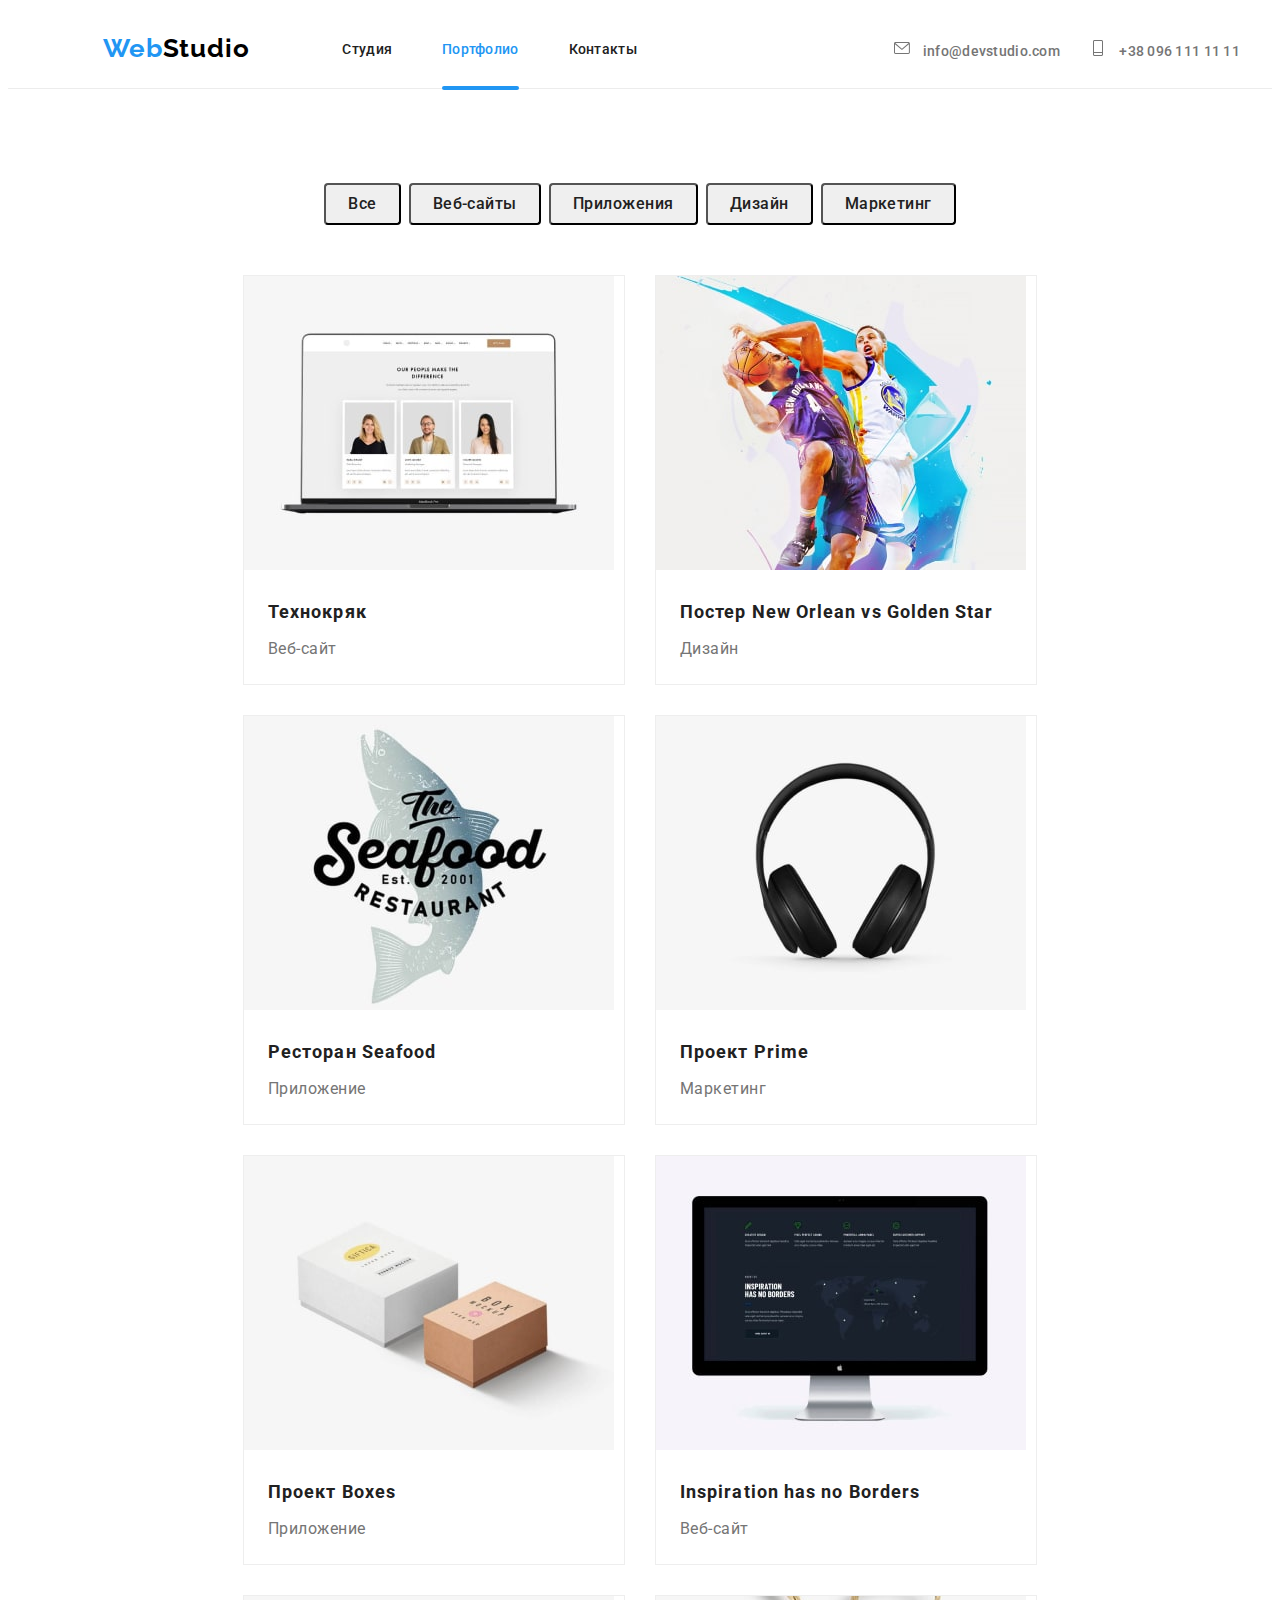
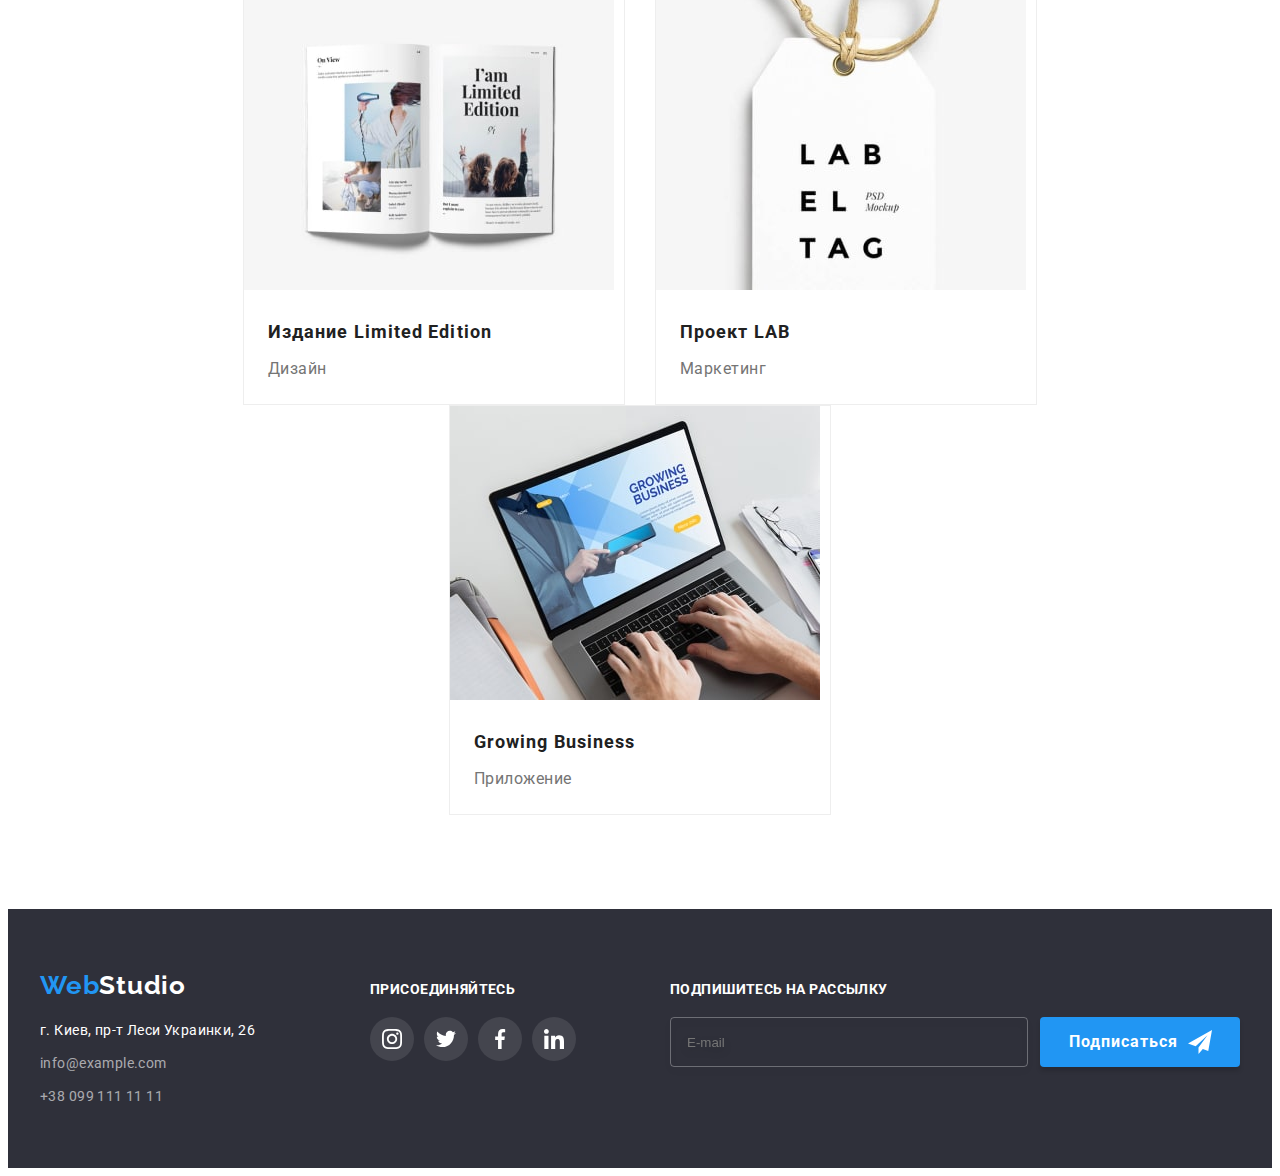
==== commit 82717a1b: "Last save" ====
--- a/portfolio.html
+++ b/portfolio.html
@@ -18,23 +18,23 @@
 <body>
     <!--Заголовок-->
     <header class="header">
-        <div class="conteiner header-conteiner">
+        <div class="conteiner header__conteiner">
             <nav class="navigation">
-                <a class="link-logo" href=""> <span class="text-web">Web</span>Studio </a>
-                <ul class="header-list">
-                    <li class="header-item"><a class="header-link " href="index.html"> Студия </a> </li>
-                    <li class="header-item"><a class="header-link current" href="portfolio.html"> Портфолио</a></li>
-                    <li class="header-item"><a class="header-link" href=""> Контакты</a></li>
+                <a class="logo-link logo-link--dark-theme" href=""> <span class="text-web">Web</span>Studio </a>
+                <ul class="nav-list">
+                    <li class="nav-list__item"><a class="nav-list__link" href="index.html"> Студия </a> </li>
+                    <li class="nav-list__item"><a class="nav-list__link current" href="portfolio.html"> Портфолио</a></li>
+                    <li class="nav-list__item"><a class="nav-list__link" href=""> Контакты</a></li>
                 </ul>
             </nav>
-            <ul class="header-list-contact">
-                <li class="header-item-contacts"><a class="header-link-contacts" href="mailto:info@devstudio.com ">
+            <ul class="header-contact">
+                <li class="header-contact__item"><a class="header-contact__link" href="mailto:info@devstudio.com ">
                         <svg class="icon-letter" width="16" height="16">
                             <use href="images/icons.svg#icon-envelope-1"></use>
                         </svg>
                         info@devstudio.com </a></li>
-                <li class="header-item-contacts"><a class="header-link-contacts" href="tel:+380961111111"><svg
-                            class="icon-smartphone" width="16" height="16">
+                <li class="header-contact__item "><a class="header-contact__link" href="tel:+380961111111">
+                        <svg class="icon-smartphone" width="16" height="16">
                             <use href="images/icons.svg#icon-smartphone-1"></use>
                         </svg> +38 096 111 11 11</a>
                 </li>
@@ -46,13 +46,13 @@
         <!--HIRO-->
         <section class="hiro-p">
             <h1 class="visually-hidden" >портфолио</h1>
-            <div class="conteiner btn-conteiner">
-            <ul class="hiro-p-list">
-                <li class="hiro-p-item"><button class="hiro-p-button" type="button">Все</button></li>
-                <li class="hiro-p-item"><button class="hiro-p-button" type="button">Веб-сайты</button></li>
-                <li class="hiro-p-item"><button class="hiro-p-button" type="button">Приложения</button></li>
-                <li class="hiro-p-item"><button class="hiro-p-button" type="button">Дизайн</button></li>
-                <li class="hiro-p-item"><button class="hiro-p-button" type="button">Маркетинг</button></li>
+            <div class="conteiner btn__conteiner">
+            <ul class="hirop-list">
+                <li class="hirop-list__item"><button class="hirop-list__button" type="button">Все</button></li>
+                <li class="hirop-list__item"><button class="hirop-list__button" type="button">Веб-сайты</button></li>
+                <li class="hirop-list__item"><button class="hirop-list__button" type="button">Приложения</button></li>
+                <li class="hirop-list__item"><button class="hirop-list__button" type="button">Дизайн</button></li>
+                <li class="hirop-list__item"><button class="hirop-list__button" type="button">Маркетинг</button></li>
             </ul>
             </div>
             <h2 class="visually-hidden">проекты</h2>
@@ -173,59 +173,59 @@
     </main>
     <!--Подвал-->
     <footer class="footer">
-        <div class="conteiner footer-conteiner">
+        <div class="conteiner footer__conteiner">
             <div class="foofer-first-div">
-                <a class="footer-logo-link" href=""> <span class="web-text">Web</span>Studio </a>
+                <a class="logo-link logo-link--light-theme" href=""> <span class="web-text">Web</span>Studio </a>
                 <address class="footer-address">
                     <ul class="footter-list">
-                        <li class="footer-item">
-                            <p class="footer-text"> г. Киев, пр-т Леси Украинки, 26 </p>
-                        <li class="footer-item"> <a class="footer-link-contact" href="mailto:info@example.com ">
+                        <li class="footter-list__item">
+                            <p class="footter-list__text"> г. Киев, пр-т Леси Украинки, 26 </p>
+                        <li class="footter-list__item"> <a class="footter-list__contact" href="mailto:info@example.com ">
                                 info@example.com </a></li>
-                        <li class="footer-item"> <a class="footer-link-contact" href="tel:+380991111111 "> +38 099 111 11
-                                11</a> </li>
+                        <li class="footter-list__item"> <a class="footter-list__contact" href="tel:+380991111111 "> +38 099
+                                111 11 11</a> </li>
                     </ul>
                 </address>
             </div>
-            <div class="footer-social-link">
-                <p class=" footer-text-last">присоединяйтесь</p>
-                <ul class="footer-soc-links">
-                    <li class="footer-soc-links-item">
-                        <a class="footerlinks" href="">
-                            <svg class="footersoc-links-icon">
+            <div class="footter-list__social-link">
+                <p class=" footter-list__text-last">присоединяйтесь</p>
+                <ul class="footter-list__soc-links">
+                    <li class="footter-list__links-item">
+                        <a class="footter-list__footerlinks" href="">
+                            <svg class="footter-list__links-icon">
                                 <use href="images/icons.svg#icon-instagram-2-1"></use>
                             </svg>
                         </a>
                     </li>
-                    <li class="footer-soc-links-item">
-                        <a class="footerlinks" href="">
-                            <svg class="footersoc-links-icon">
+                    <li class="footter-list__links-item">
+                        <a class="footter-list__footerlinks" href="">
+                            <svg class="footter-list__links-icon">
                                 <use href="images/icons.svg#icon-twitter-1-1"></use>
                             </svg>
                         </a>
                     </li>
-                    <li class="footer-soc-links-item">
-                        <a class="footerlinks" href="">
-                            <svg class="footersoc-links-icon">
+                    <li class="footter-list__links-item">
+                        <a class="footter-list__footerlinks" href="">
+                            <svg class="footter-list__links-icon">
                                 <use href="images/icons.svg#icon-facebook-1-1"></use>
                             </svg>
                         </a>
                     </li>
-                    <li class="footer-soc-links-item">
-                        <a class="footerlinks" href="">
-                            <svg class="footersoc-links-icon">
+                    <li class="footter-list__links-item">
+                        <a class="footter-list__footerlinks" href="">
+                            <svg class="footter-list__links-icon">
                                 <use href="images/icons.svg#icon-linkedin-1-1"></use>
                             </svg>
                         </a>
                     </li>
                 </ul>
             </div>
-            <div class="footer-form-cont">
-                <p class="footer-form-text">Подпишитесь на рассылку</p>
-                <div class="footer-form-send">
+            <div class="footter-list__form-cont">
+                <p class="footter-list__form-text">Подпишитесь на рассылку</p>
+                <div class="footter-list__form-send">
                     <input type="email" class="footer-input" name="user-mail" id="user-mail" placeholder="E-mail" />
-                    <button class="footer-button">Подписаться
-                        <svg class="footersoc-send-icon">
+                    <button class="footter-list__button">Подписаться
+                        <svg class="footter-list__send-icon">
                             <use href="images/icons.svg#icon-icon-send-1"></use>
                         </svg>
                     </button>
--- a/css/main.css
+++ b/css/main.css
@@ -28,33 +28,6 @@
 body {
   font-family: Roboto;
   color: #757575;
-}
-
-.conteiner {
-  width: 1200px;
-  padding-left: 15px;
-  padding-right: 15px;
-  margin: 0 auto;
-  /* outline: 2px solid red; */
-}
-
-.header-conteiner {
-  display: -webkit-box;
-  display: -ms-flexbox;
-  display: flex;
-  -webkit-box-align: center;
-      -ms-flex-align: center;
-          align-items: center;
-}
-
-.footer-conteiner {
-  /* align-items: center; */
-  display: -webkit-box;
-  display: -ms-flexbox;
-  display: flex;
-  -webkit-box-align: baseline;
-      -ms-flex-align: baseline;
-          align-items: baseline;
 }
 
 .visually-hidden {
@@ -71,11 +44,44 @@
   margin: -1px;
 }
 
+.advantages-list, .do-list, .team-list, .social-links__item, .partners-list, .hirop-list, .footter-list__footerlinks {
+  display: -webkit-box;
+  display: -ms-flexbox;
+  display: flex;
+  -webkit-box-pack: center;
+      -ms-flex-pack: center;
+          justify-content: center;
+}
+
+.logo-link {
+  font-family: 'Raleway', sans-serif;
+  font-weight: bold;
+  font-size: 26px;
+  line-height: calc(31 / 26);
+  letter-spacing: 0.03em;
+}
+
+.logo-link--light-theme {
+  color: var(--main-white-color);
+}
+
+.logo-link--dark-theme {
+  color: #000000;
+}
+
+.conteiner {
+  width: 1200px;
+  padding-left: 15px;
+  padding-right: 15px;
+  margin: 0 auto;
+  /* outline: 2px solid red; */
+}
+
 .header {
   border-bottom: 1px solid #ececec;
 }
 
-.navigation {
+.header__conteiner {
   display: -webkit-box;
   display: -ms-flexbox;
   display: flex;
@@ -84,65 +90,47 @@
           align-items: center;
 }
 
-.text-web {
-  font-family: 'Raleway', sans-serif;
-  font-weight: bold;
-  font-size: 26px;
-  line-height: calc(31 / 26);
-  letter-spacing: 0.03em;
-  color: var(--link-color);
-  margin: 0 auto;
-}
-
-.link-logo {
-  font-family: 'Raleway', sans-serif;
-  font-weight: bold;
-  font-size: 26px;
-  line-height: calc(31 / 26);
-  letter-spacing: 0.03em;
-  color: #000000;
+.navigation {
+  display: -webkit-box;
+  display: -ms-flexbox;
+  display: flex;
+  -webkit-box-align: center;
+      -ms-flex-align: center;
+          align-items: center;
   padding-top: 25px;
   padding-bottom: 24px;
   padding-left: 0;
   margin: 0 auto;
 }
 
-.header-list {
+.text-web {
+  font-family: 'Raleway', sans-serif;
+  font-weight: bold;
+  font-size: 26px;
+  line-height: calc(31 / 26);
+  letter-spacing: 0.03em;
+  color: var(--link-color);
+  margin: 0 auto;
+}
+
+.nav-list {
   display: -webkit-box;
   display: -ms-flexbox;
   display: flex;
   padding-left: 93px;
   padding-right: 100px;
   margin: 0 auto;
-}
-
-.header-item {
   font-weight: 500;
   font-size: 14px;
   line-height: 16px;
   letter-spacing: 0.02em;
 }
 
-.header-item + .header-item {
+.nav-list__item + .nav-list__item {
   margin-left: 50px;
 }
 
-.header-list-contact {
-  display: -webkit-box;
-  display: -ms-flexbox;
-  display: flex;
-  margin-left: auto;
-}
-
-.header-item-contacts {
-  height: 16px;
-  -webkit-box-pack: justify;
-      -ms-flex-pack: justify;
-          justify-content: space-between;
-  padding-left: 30px;
-}
-
-.header-link {
+.nav-list__link {
   font-weight: 500;
   font-size: 14px;
   line-height: calc(16 / 14);
@@ -154,8 +142,7 @@
   transition: 250ms cubic-bezier(0.4, 0, 0.2, 1);
 }
 
-.header-link:hover,
-.header-link:focus {
+.nav-list__link:hover, .nav-list__link:focus {
   color: var(--link-color);
 }
 
@@ -175,7 +162,22 @@
   background-color: var(--link-color);
 }
 
-.header-link-contacts {
+.header-contact {
+  display: -webkit-box;
+  display: -ms-flexbox;
+  display: flex;
+  margin-left: auto;
+}
+
+.header-contact__item {
+  height: 16px;
+  -webkit-box-pack: justify;
+      -ms-flex-pack: justify;
+          justify-content: space-between;
+  padding-left: 30px;
+}
+
+.header-contact__link {
   font-weight: 500;
   font-size: 14px;
   line-height: calc(16 / 14);
@@ -187,6 +189,10 @@
   transition: 550ms cubic-bezier(0.4, 0, 0.2, 1);
 }
 
+.header-contact__link:hover, .header-contact__link:focus {
+  color: var(--link-color);
+}
+
 .icon-letter {
   margin-right: 10px;
   fill: var(--title-color-text);
@@ -194,11 +200,6 @@
 
 .icon-letter {
   fill: currentColor;
-}
-
-.header-link-contacts:hover,
-.header-link-contacts:focus {
-  color: var(--link-color);
 }
 
 .icon-smartphone {
@@ -216,7 +217,7 @@
   background-image: linear-gradient(to right, rgba(47, 48, 58, 0.4), rgba(47, 48, 58, 0.4)), url("../images/HiroS.jpg");
 }
 
-.hiro-title-s {
+.hiro-s__title-s {
   font-weight: 900;
   font-size: 44px;
   line-height: calc(60 / 44);
@@ -228,7 +229,7 @@
   padding-bottom: 30px;
 }
 
-.hiro-button-s {
+.hiro-s__button-s {
   font-family: Roboto;
   font-style: normal;
   font-weight: bold;
@@ -260,21 +261,12 @@
   padding-top: 94px;
 }
 
-.advantages-list {
-  display: -webkit-box;
-  display: -ms-flexbox;
-  display: flex;
-  -webkit-box-pack: center;
-      -ms-flex-pack: center;
-          justify-content: center;
-}
-
-.advantages-item {
+.advantages-list__item {
   width: calc((100% - 120px) / 4);
   margin-right: 30px;
 }
 
-.advantages-item:nth-child(4n) {
+.advantages-list__item:nth-child(4n) {
   margin-right: 0px;
 }
 
@@ -290,16 +282,15 @@
           align-items: center;
   background-color: #f5f4fa;
   height: 120px;
-  /* outline: 2px solid red; */
-}
-
-.antena-icon {
+}
+
+.advantages-icon__icon {
   width: 70px;
   height: 70px;
   /* outline: 2px solid red; */
 }
 
-.advantages-title {
+.advantages-list__title {
   font-weight: bold;
   font-size: 14px;
   line-height: calc(16 / 14);
@@ -309,7 +300,7 @@
   padding-top: 30px;
 }
 
-.advantages-text {
+.advantages-list__text {
   font-weight: normal;
   font-size: 14px;
   line-height: calc(24 / 14);
@@ -323,7 +314,7 @@
   padding-bottom: 94px;
 }
 
-.do-title {
+.do__do-title {
   font-weight: bold;
   font-size: 36px;
   line-height: calc(42 / 36);
@@ -334,21 +325,15 @@
 }
 
 .do-list {
-  display: -webkit-box;
-  display: -ms-flexbox;
-  display: flex;
-  -webkit-box-pack: center;
-      -ms-flex-pack: center;
-          justify-content: center;
   margin-right: -30px;
 }
 
-.do-item {
+.do-list__item {
   width: calc((100% - 90px) / 3);
   margin-right: 30px;
 }
 
-.thumb-do {
+.do-thumb {
   position: relative;
   margin: 0px;
   /* overflow: hidden; */
@@ -356,7 +341,7 @@
           box-shadow: 0px 2px 1px -1px rgba(0, 0, 0, 0.2), 0px 1px 1px 0px rgba(0, 0, 0, 0.14), 0px 1px 3px 0px rgba(0, 0, 0, 0.12);
 }
 
-.thumb-do > .label {
+.do-thumb > .label {
   position: absolute;
   width: 100%;
   bottom: 0;
@@ -374,7 +359,7 @@
   background: rgba(47, 48, 58, 0.8);
 }
 
-.do-image {
+.do-thumb__image {
   display: block;
   max-width: 100%;
   height: auto;
@@ -398,7 +383,7 @@
   background: #f5f4fa;
 }
 
-.team-title {
+.team__title {
   font-weight: bold;
   font-size: 36px;
   line-height: calc(42 / 36);
@@ -409,16 +394,10 @@
 }
 
 .team-list {
-  display: -webkit-box;
-  display: -ms-flexbox;
-  display: flex;
-  -webkit-box-pack: center;
-      -ms-flex-pack: center;
-          justify-content: center;
   margin-right: -30px;
 }
 
-.team-item {
+.team-list__item {
   width: calc((100% - 120px) / 4);
   margin-right: 30px;
   background-color: var(--main-white-color);
@@ -432,7 +411,7 @@
   background-color: var(--main-white-color);
 }
 
-.team-name {
+.team-lines__name {
   font-weight: 500;
   font-size: 16px;
   line-height: calc(19 / 16);
@@ -442,7 +421,7 @@
   padding-bottom: 10px;
 }
 
-.team-profi {
+.team-lines__profi {
   font-weight: normal;
   font-size: 16px;
   line-height: calc(19 / 16);
@@ -470,16 +449,7 @@
   margin-right: 32px;
 }
 
-.social-links-item {
-  display: -webkit-box;
-  display: -ms-flexbox;
-  display: flex;
-  -webkit-box-pack: center;
-      -ms-flex-pack: center;
-          justify-content: center;
-}
-
-.links {
+.social-links__links {
   display: -webkit-box;
   display: -ms-flexbox;
   display: flex;
@@ -499,25 +469,24 @@
   transition: 250ms cubic-bezier(0.4, 0, 0.2, 1);
 }
 
-.social-links-icon {
+.social-links__links:hover, .social-links__links:focus {
+  background-color: var(--link-color);
+  fill: var(--main-white-color);
+}
+
+.social-links__icon {
   width: 20px;
   height: 20px;
   /* fill: currentColor; */
   /* fill: #afb1b8; */
 }
 
-.links:hover,
-.links:focus {
-  background-color: var(--link-color);
-  fill: var(--main-white-color);
-}
-
 .partners {
   padding-top: 94px;
   padding-bottom: 94px;
 }
 
-.partners-title {
+.partners__title {
   font-weight: bold;
   font-size: 36px;
   line-height: calc(42 / 36);
@@ -528,21 +497,15 @@
 }
 
 .partners-list {
-  display: -webkit-box;
-  display: -ms-flexbox;
-  display: flex;
-  -webkit-box-pack: center;
-      -ms-flex-pack: center;
-          justify-content: center;
   margin-right: -30px;
 }
 
-.partners-item {
+.partners-list__item {
   width: calc((100% - 180px) / 6);
   margin-right: 30px;
 }
 
-.partners-link {
+.partners-list__link {
   cursor: pointer;
   display: -webkit-box;
   display: -ms-flexbox;
@@ -563,15 +526,14 @@
   transition: 250ms cubic-bezier(0.4, 0, 0.2, 1);
 }
 
-.logotip-icon {
+.partners-list__link:hover, .partners-list__link:focus {
+  fill: var(--link-color);
+  border: 1px solid var(--link-color);
+}
+
+.partners-list__icon {
   width: 160px;
   height: 60px;
-}
-
-.partners-link:hover,
-.partners-link:focus {
-  fill: var(--link-color);
-  border: 1px solid var(--link-color);
 }
 
 .hiro-p {
@@ -579,29 +541,20 @@
   padding-bottom: 94px;
 }
 
-.btn-conteiner {
+.btn__conteiner {
   margin-bottom: 50px;
 }
 
-.hiro-p-list {
-  display: -webkit-box;
-  display: -ms-flexbox;
-  display: flex;
-  -webkit-box-pack: center;
-      -ms-flex-pack: center;
-          justify-content: center;
-}
-
-.hiro-p-item {
+.hirop-list__item {
   display: inline-block;
   margin-right: 8px;
 }
 
-.hiro-p-item:nth-child(5n) {
+.hirop-list__item:nth-child(5n) {
   margin: 0px;
 }
 
-.hiro-p-button {
+.hirop-list__button {
   font-family: Roboto;
   font-style: normal;
   font-weight: 500;
@@ -622,8 +575,7 @@
   transition: 250ms cubic-bezier(0.4, 0, 0.2, 1);
 }
 
-.hiro-p-button:hover,
-.hiro-p-button:focus {
+.hirop-list__button:hover, .hirop-list__button:focus {
   color: var(--main-white-color);
   background-color: var(--link-color);
   -webkit-box-shadow: 0px 4px 4px 0px #00000040;
@@ -653,9 +605,18 @@
   position: relative;
 }
 
+.project-items:nth-last-child(-n + 3) {
+  margin-bottom: 0px;
+}
+
 .project-items:hover .project-top-text {
   -webkit-transform: translateY(0);
           transform: translateY(0);
+}
+
+.project-items:focus, .project-items:hover {
+  -webkit-box-shadow: 0px 4px 4px 0px #00000040;
+          box-shadow: 0px 4px 4px 0px #00000040;
 }
 
 .project-wrap {
@@ -681,16 +642,6 @@
   transition: 750ms cubic-bezier(0.4, 0, 0.2, 1);
 }
 
-.project-items:nth-last-child(-n + 3) {
-  margin-bottom: 0px;
-}
-
-.project-items:focus,
-.project-items:hover {
-  -webkit-box-shadow: 0px 4px 4px 0px #00000040;
-          box-shadow: 0px 4px 4px 0px #00000040;
-}
-
 .project-link {
   cursor: pointer;
 }
@@ -733,19 +684,20 @@
   padding-bottom: 60px;
 }
 
+.footer__conteiner {
+  /* align-items: center; */
+  display: -webkit-box;
+  display: -ms-flexbox;
+  display: flex;
+  -webkit-box-align: baseline;
+      -ms-flex-align: baseline;
+          align-items: baseline;
+}
+
 .foofer-first-div {
   -webkit-box-flex: 1;
       -ms-flex-positive: 1;
           flex-grow: 1;
-}
-
-.footer-logo-link {
-  font-family: 'Raleway', sans-serif;
-  font-weight: bold;
-  font-size: 26px;
-  line-height: calc(31 / 26);
-  letter-spacing: 0.03em;
-  color: var(--main-white-color);
   display: inline-block;
 }
 
@@ -757,11 +709,11 @@
   padding-top: 17px;
 }
 
-.footer-item + .footer-item {
+.footter-list__item + .footter-list__item {
   margin-top: 9px;
 }
 
-.footer-text {
+.footter-list__text {
   font-family: Roboto;
   font-style: normal;
   font-weight: normal;
@@ -771,7 +723,7 @@
   color: var(--main-white-color);
 }
 
-.footer-link-contact {
+.footter-list__contact {
   font-family: Roboto;
   font-style: normal;
   font-weight: normal;
@@ -784,17 +736,16 @@
   transition: 250ms cubic-bezier(0.4, 0, 0.2, 1);
 }
 
-.footer-link-contact:hover,
-.footer-link-contact:focus {
+.footter-list__contact:hover, .footter-list__contact:focus {
   color: var(--link-color);
 }
 
-.footer-social-link {
+.footter-list__social-link {
   padding-top: 12px;
   margin-left: 70px;
 }
 
-.footer-text-last {
+.footter-list__text-last {
   font-family: Roboto;
   font-style: normal;
   font-weight: bold;
@@ -805,7 +756,7 @@
   color: var(--main-white-color);
 }
 
-.footer-soc-links {
+.footter-list__soc-links {
   padding-top: 20px;
   display: -webkit-box;
   display: -ms-flexbox;
@@ -821,13 +772,7 @@
   height: 44px;
 }
 
-.footerlinks {
-  display: -webkit-box;
-  display: -ms-flexbox;
-  display: flex;
-  -webkit-box-pack: center;
-      -ms-flex-pack: center;
-          justify-content: center;
+.footter-list__footerlinks {
   -webkit-box-align: center;
       -ms-flex-align: center;
           align-items: center;
@@ -841,23 +786,22 @@
   transition: 250ms cubic-bezier(0.4, 0, 0.2, 1);
 }
 
-.footerlinks:focus,
-.footerlinks:hover {
+.footter-list__footerlinks:focus, .footter-list__footerlinks:hover {
   background-color: var(--link-color);
   color: var(--main-white-color);
 }
 
-.footersoc-links-icon {
+.footter-list__links-icon {
   width: 20px;
   height: 20px;
   fill: var(--main-white-color);
 }
 
-.footer-form-cont {
+.footter-list__form-cont {
   margin-left: 94px;
 }
 
-.footer-form-text {
+.footter-list__form-text {
   font-family: Roboto;
   font-style: normal;
   font-weight: bold;
@@ -868,7 +812,7 @@
   color: #ffffff;
 }
 
-.footer-form-send {
+.footter-list__form-send {
   display: -webkit-box;
   display: -ms-flexbox;
   display: flex;
@@ -892,7 +836,7 @@
   background-color: transparent;
 }
 
-.footer-button {
+.footter-list__button {
   width: 200px;
   height: 50px;
   color: var(--main-white-color);
@@ -919,7 +863,7 @@
   border: none;
 }
 
-.footersoc-send-icon {
+.footter-list__send-icon {
   margin-left: 10px;
   width: 24px;
   height: 24px;
@@ -973,8 +917,7 @@
   transition: 250ms cubic-bezier(0.4, 0, 0.2, 1);
 }
 
-.close-modal:hover,
-.close-modal:focus {
+.close-modal:hover, .close-modal:focus {
   background-color: var(--main-white-color);
   fill: var(--link-color);
 }
@@ -1022,8 +965,7 @@
   transition: 250ms cubic-bezier(0.4, 0, 0.2, 1);
 }
 
-.modal-input-wrap:hover,
-.modal-input-wrap:focus {
+.modal-input-wrap:hover, .modal-input-wrap:focus {
   fill: var(--link-color);
 }
 
@@ -1040,13 +982,7 @@
   transition: 250ms cubic-bezier(0.4, 0, 0.2, 1);
 }
 
-.modal-input:hover + .modal-icon,
-.modal-input:focus + .modal-icon {
-  fill: #2196f3;
-}
-
-.modal-input:hover,
-.modal-input:focus {
+.modal-input:hover, .modal-input:focus {
   fill: #2196f3;
   border: 1px solid var(--link-color);
 }
@@ -1057,6 +993,11 @@
   top: 50%;
   -webkit-transform: translateY(-50%);
           transform: translateY(-50%);
+}
+
+.modal-input:hover + .modal-icon,
+.modal-input:focus + .modal-icon {
+  fill: #2196f3;
 }
 
 .contract-form {
@@ -1100,8 +1041,7 @@
   margin-left: 5px;
 }
 
-.contract-link:hover,
-.contract-link:focus {
+.contract-link:hover, .contract-link:focus {
   color: var(--link-color);
 }
 
@@ -1120,8 +1060,7 @@
   transition: 250ms cubic-bezier(0.4, 0, 0.2, 1);
 }
 
-.modal-text:hover,
-.modal-text:focus {
+.modal-text:hover, .modal-text:focus {
   border: 1px solid #2196f3;
 }
 
@@ -1156,8 +1095,7 @@
   transition: 250ms cubic-bezier(0.4, 0, 0.2, 1);
 }
 
-.submit-but:hover,
-.submit-but:focus {
+.submit-but:hover, .submit-but:focus {
   background: #188ce8;
   -webkit-box-shadow: 0px 4px 4px rgba(0, 0, 0, 0.15);
           box-shadow: 0px 4px 4px rgba(0, 0, 0, 0.15);
